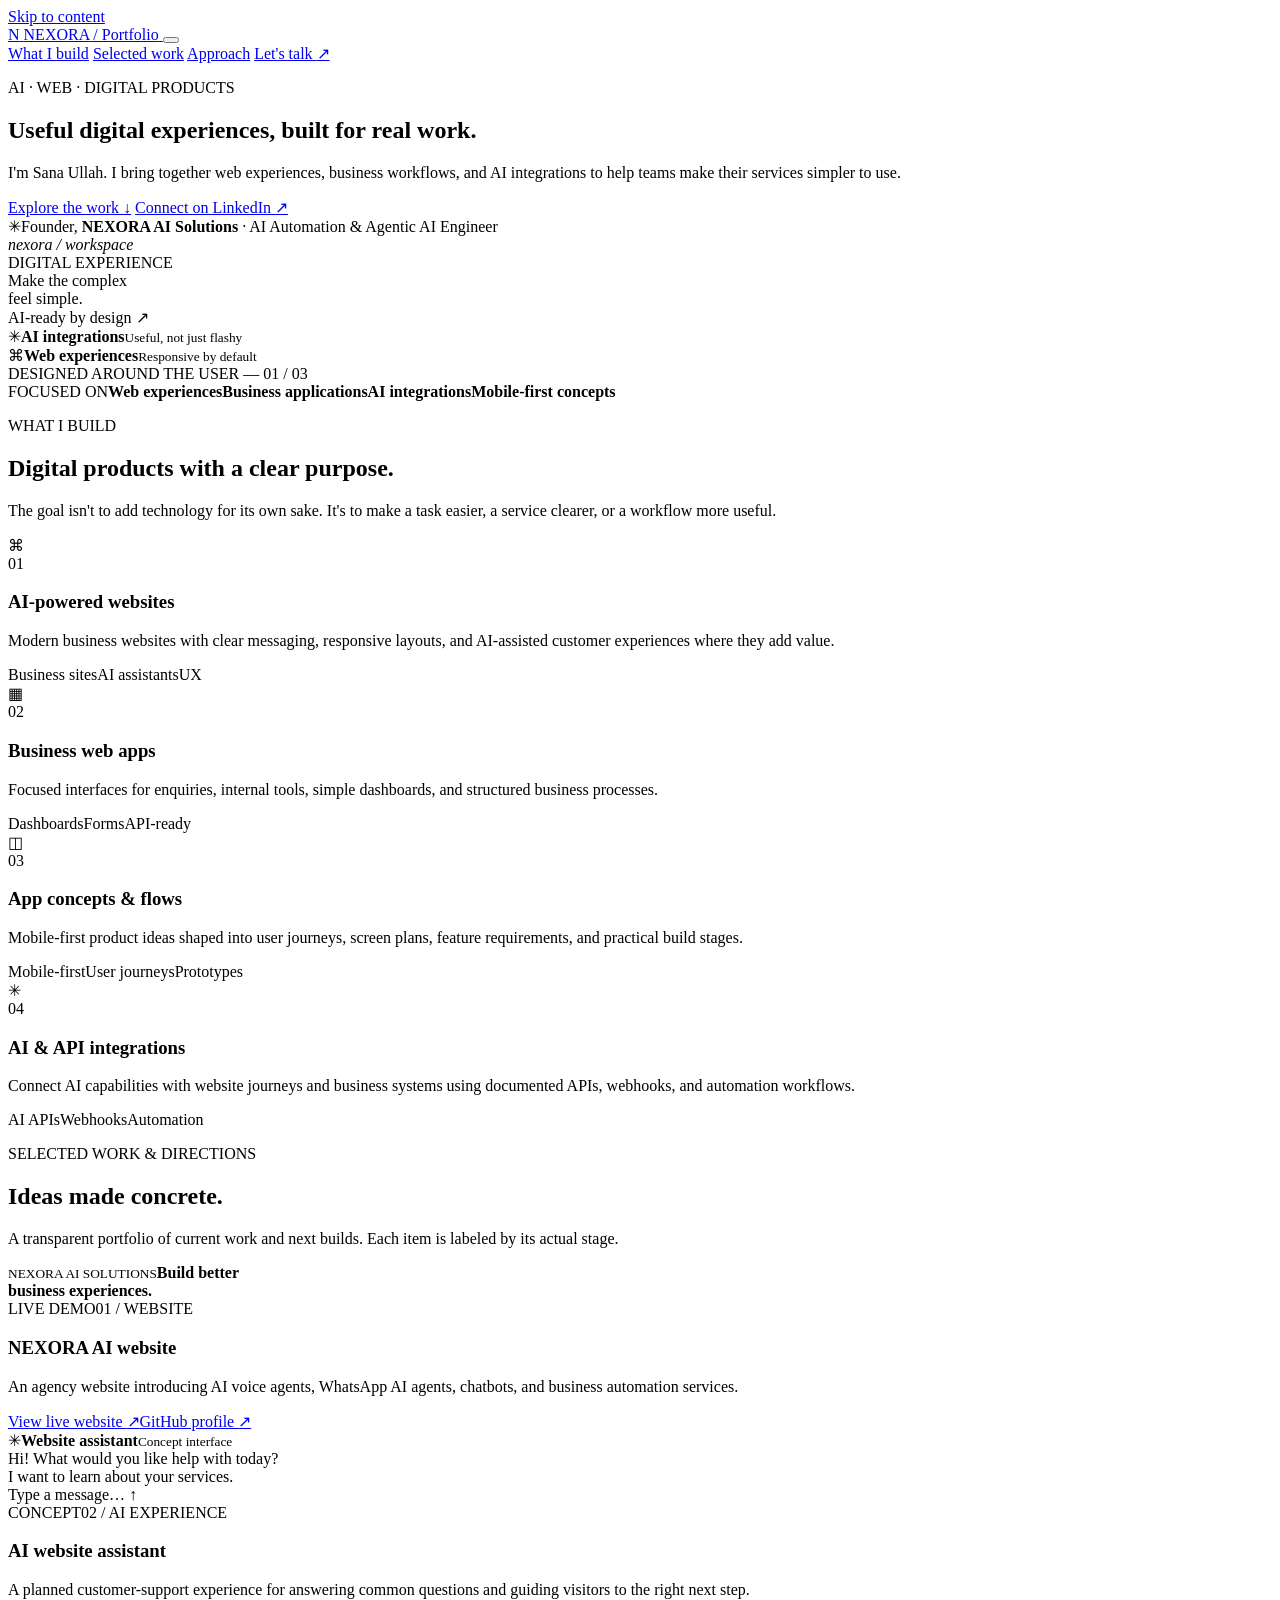
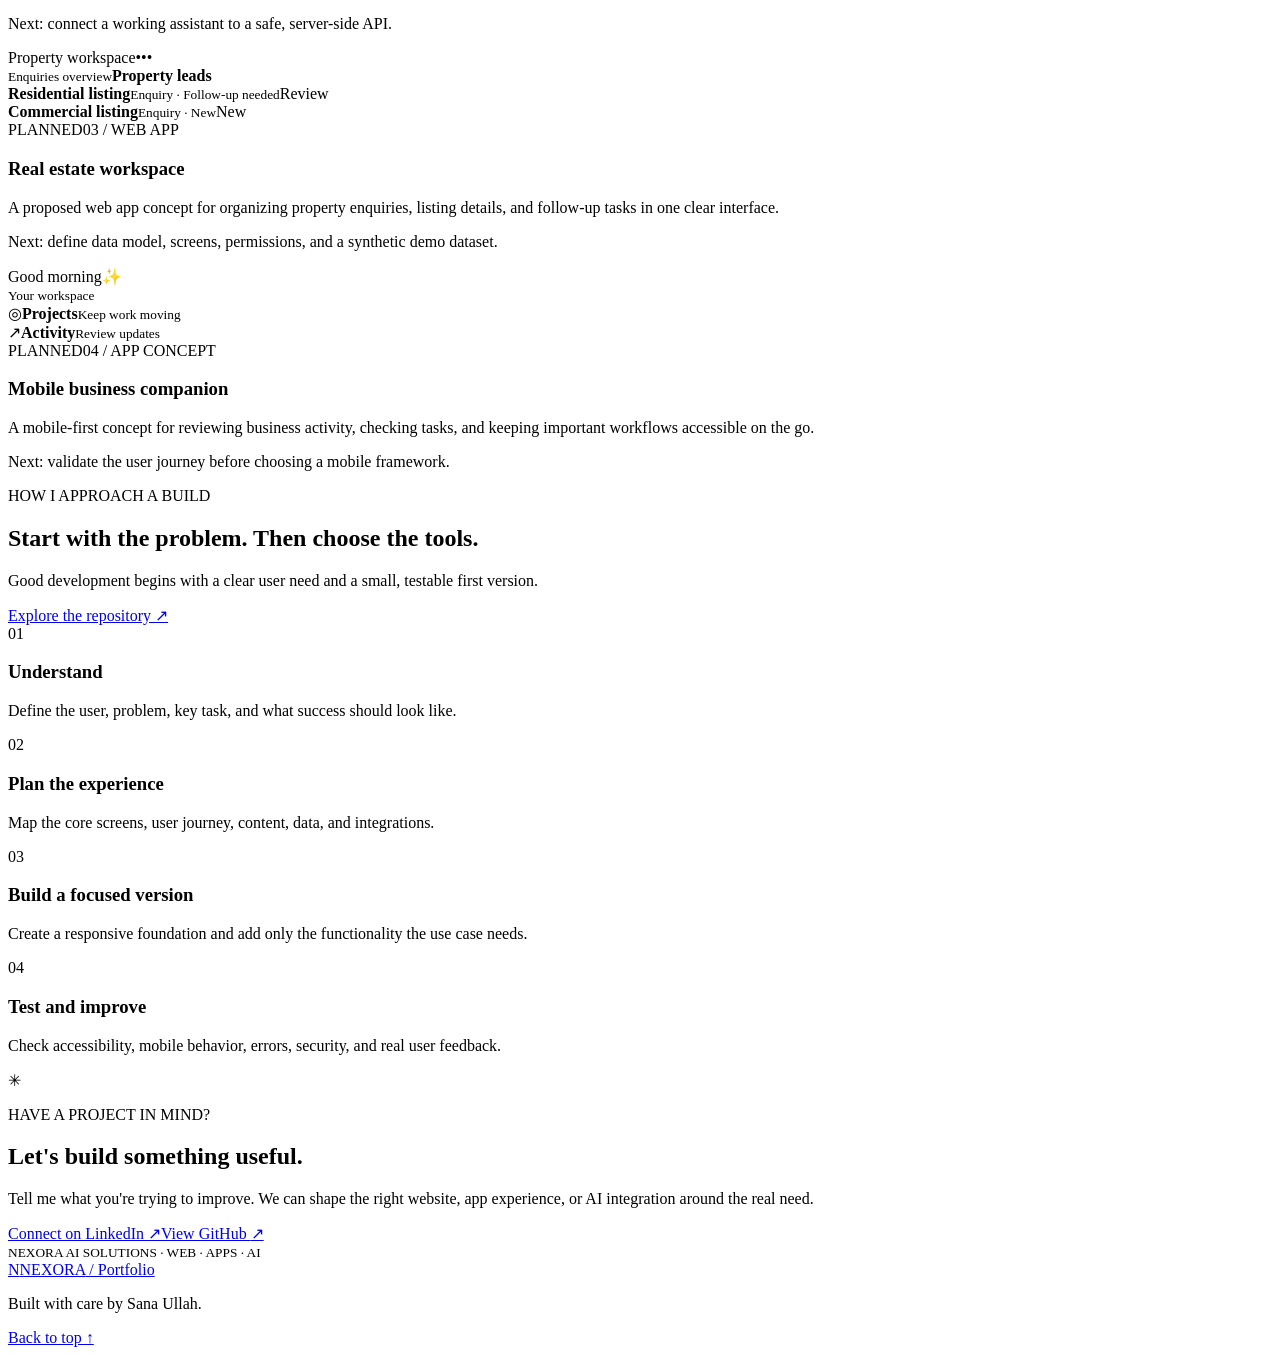
==== index.html @ 7914bb85 "Build responsive portfolio landing page" ====
<!doctype html>
<html lang="en">
<head>
  <meta charset="utf-8">
  <meta name="viewport" content="width=device-width, initial-scale=1">
  <meta name="theme-color" content="#f7f8fc">
  <meta name="description" content="Sana Ullah — AI-powered web experiences, business applications, app concepts, and practical AI integrations through NEXORA AI Solutions.">
  <meta property="og:title" content="Sana Ullah | AI Web & App Development">
  <meta property="og:description" content="Web experiences, business apps, and practical AI integrations.">
  <meta property="og:type" content="website">
  <title>Sana Ullah | AI Web & App Development</title>
  <link rel="icon" href="assets/favicon.svg" type="image/svg+xml">
  <link rel="preconnect" href="https://fonts.googleapis.com">
  <link rel="preconnect" href="https://fonts.gstatic.com" crossorigin>
  <link href="https://fonts.googleapis.com/css2?family=DM+Sans:wght@400;500;600;700&family=Manrope:wght@400;500;600;700;800&display=swap" rel="stylesheet">
  <link rel="stylesheet" href="styles.css">
  <script src="script.js" defer></script>
</head>
<body>
  <a class="skip-link" href="#main">Skip to content</a>
  <header class="site-header">
    <div class="container nav-wrap">
      <a class="brand" href="#top" aria-label="Sana Ullah home">
        <span class="brand-mark">N</span>
        <span>NEXORA<span class="brand-muted"> / Portfolio</span></span>
      </a>
      <button class="menu-toggle" aria-expanded="false" aria-controls="primary-nav" aria-label="Open navigation">
        <span></span><span></span>
      </button>
      <nav id="primary-nav" class="nav-links" aria-label="Main navigation">
        <a href="#services">What I build</a>
        <a href="#work">Selected work</a>
        <a href="#approach">Approach</a>
        <a class="nav-cta" href="#contact">Let's talk <span aria-hidden="true">↗</span></a>
      </nav>
    </div>
  </header>

  <main id="main">
    <section class="hero section" id="top">
      <div class="container hero-grid">
        <div class="hero-copy">
          <p class="eyebrow"><span class="eyebrow-dot"></span> AI · WEB · DIGITAL PRODUCTS</p>
          <h1>Useful digital experiences, <span class="gradient-text">built for real work.</span></h1>
          <p class="hero-lead">I'm Sana Ullah. I bring together web experiences, business workflows, and AI integrations to help teams make their services simpler to use.</p>
          <div class="hero-actions">
            <a class="button button-primary" href="#work">Explore the work <span aria-hidden="true">↓</span></a>
            <a class="button button-secondary" href="https://www.linkedin.com/in/sana-ullah-4447a0427/" target="_blank" rel="noreferrer">Connect on LinkedIn <span aria-hidden="true">↗</span></a>
          </div>
          <div class="hero-note"><span class="note-icon" aria-hidden="true">✳</span><span>Founder, <strong>NEXORA AI Solutions</strong> · AI Automation & Agentic AI Engineer</span></div>
        </div>
        <div class="hero-visual" aria-label="Abstract interface illustration">
          <div class="visual-glow"></div>
          <div class="orbit orbit-one"></div><div class="orbit orbit-two"></div>
          <div class="interface-card card-main">
            <div class="window-bar"><span></span><span></span><span></span><i>nexora / workspace</i></div>
            <div class="interface-content">
              <div class="interface-kicker">DIGITAL EXPERIENCE</div>
              <div class="interface-title">Make the complex<br><span>feel simple.</span></div>
              <div class="interface-lines"><b></b><b></b><b></b></div>
              <div class="interface-bottom"><span class="status-dot"></span> AI-ready by design <span class="mini-arrow">↗</span></div>
            </div>
          </div>
          <div class="floating-chip chip-ai"><span class="chip-symbol">✳</span><span><strong>AI integrations</strong><small>Useful, not just flashy</small></span></div>
          <div class="floating-chip chip-web"><span class="chip-symbol chip-symbol-blue">⌘</span><span><strong>Web experiences</strong><small>Responsive by default</small></span></div>
          <div class="visual-label">DESIGNED AROUND THE USER <span>— 01 / 03</span></div>
        </div>
      </div>
    </section>

    <section class="trust-strip" aria-label="Areas of focus">
      <div class="container trust-inner">
        <span>FOCUSED ON</span><b>Web experiences</b><i></i><b>Business applications</b><i></i><b>AI integrations</b><i></i><b>Mobile-first concepts</b>
      </div>
    </section>

    <section class="section services-section" id="services">
      <div class="container">
        <div class="section-heading">
          <p class="eyebrow">WHAT I BUILD</p>
          <h2>Digital products with <span class="gradient-text">a clear purpose.</span></h2>
          <p class="section-lead">The goal isn't to add technology for its own sake. It's to make a task easier, a service clearer, or a workflow more useful.</p>
        </div>
        <div class="service-grid">
          <article class="service-card">
            <div class="service-icon icon-violet" aria-hidden="true">⌘</div><span class="card-number">01</span>
            <h3>AI-powered websites</h3>
            <p>Modern business websites with clear messaging, responsive layouts, and AI-assisted customer experiences where they add value.</p>
            <div class="tag-row"><span>Business sites</span><span>AI assistants</span><span>UX</span></div>
          </article>
          <article class="service-card">
            <div class="service-icon icon-blue" aria-hidden="true">▦</div><span class="card-number">02</span>
            <h3>Business web apps</h3>
            <p>Focused interfaces for enquiries, internal tools, simple dashboards, and structured business processes.</p>
            <div class="tag-row"><span>Dashboards</span><span>Forms</span><span>API-ready</span></div>
          </article>
          <article class="service-card">
            <div class="service-icon icon-orange" aria-hidden="true">◫</div><span class="card-number">03</span>
            <h3>App concepts & flows</h3>
            <p>Mobile-first product ideas shaped into user journeys, screen plans, feature requirements, and practical build stages.</p>
            <div class="tag-row"><span>Mobile-first</span><span>User journeys</span><span>Prototypes</span></div>
          </article>
          <article class="service-card">
            <div class="service-icon icon-green" aria-hidden="true">✳</div><span class="card-number">04</span>
            <h3>AI & API integrations</h3>
            <p>Connect AI capabilities with website journeys and business systems using documented APIs, webhooks, and automation workflows.</p>
            <div class="tag-row"><span>AI APIs</span><span>Webhooks</span><span>Automation</span></div>
          </article>
        </div>
      </div>
    </section>

    <section class="section work-section" id="work">
      <div class="container">
        <div class="section-heading heading-row">
          <div><p class="eyebrow">SELECTED WORK & DIRECTIONS</p><h2>Ideas made <span class="gradient-text">concrete.</span></h2></div>
          <p class="section-lead">A transparent portfolio of current work and next builds. Each item is labeled by its actual stage.</p>
        </div>
        <div class="project-list">
          <article class="project-card project-featured">
            <div class="project-art art-agency"><div class="art-browser"><div class="art-browser-top"><span></span><span></span><span></span></div><div class="art-content"><small>NEXORA AI SOLUTIONS</small><b>Build better<br>business experiences.</b><span class="art-button"></span><div class="art-orb"></div></div></div></div>
            <div class="project-info"><div class="project-meta"><span class="status status-live">LIVE DEMO</span><span>01 / WEBSITE</span></div><h3>NEXORA AI website</h3><p>An agency website introducing AI voice agents, WhatsApp AI agents, chatbots, and business automation services.</p><div class="project-links"><a href="https://sananexoraai.lovable.app/" target="_blank" rel="noreferrer">View live website <span aria-hidden="true">↗</span></a><a href="https://github.com/AIwithsanaullah" target="_blank" rel="noreferrer">GitHub profile <span aria-hidden="true">↗</span></a></div></div>
          </article>
          <article class="project-card">
            <div class="project-art art-assistant"><div class="assistant-window"><div class="assistant-head"><span class="assistant-avatar">✳</span><span><b>Website assistant</b><small>Concept interface</small></span><span class="online-dot"></span></div><div class="chat-bubble">Hi! What would you like help with today?</div><div class="chat-bubble user-bubble">I want to learn about your services.</div><div class="chat-input">Type a message… <span>↑</span></div></div></div>
            <div class="project-info"><div class="project-meta"><span class="status status-concept">CONCEPT</span><span>02 / AI EXPERIENCE</span></div><h3>AI website assistant</h3><p>A planned customer-support experience for answering common questions and guiding visitors to the right next step.</p><p class="project-footnote">Next: connect a working assistant to a safe, server-side API.</p></div>
          </article>
          <article class="project-card">
            <div class="project-art art-property"><div class="property-ui"><div class="property-top"><span>Property workspace</span><span class="property-menu">•••</span></div><div class="property-metric"><small>Enquiries overview</small><b>Property leads</b></div><div class="property-row"><span class="property-square"></span><span><b>Residential listing</b><small>Enquiry · Follow-up needed</small></span><span class="property-pill">Review</span></div><div class="property-row"><span class="property-square square-two"></span><span><b>Commercial listing</b><small>Enquiry · New</small></span><span class="property-pill pill-blue">New</span></div></div></div>
            <div class="project-info"><div class="project-meta"><span class="status status-planned">PLANNED</span><span>03 / WEB APP</span></div><h3>Real estate workspace</h3><p>A proposed web app concept for organizing property enquiries, listing details, and follow-up tasks in one clear interface.</p><p class="project-footnote">Next: define data model, screens, permissions, and a synthetic demo dataset.</p></div>
          </article>
          <article class="project-card">
            <div class="project-art art-mobile"><div class="phone-frame"><div class="phone-camera"></div><div class="phone-screen"><div class="phone-greeting">Good morning<span>✨</span></div><small>Your workspace</small><div class="phone-tile tile-purple"><span>◎</span><b>Projects</b><small>Keep work moving</small></div><div class="phone-tile tile-blue"><span>↗</span><b>Activity</b><small>Review updates</small></div><div class="phone-nav"><i></i><i></i><i></i><i></i></div></div></div></div>
            <div class="project-info"><div class="project-meta"><span class="status status-planned">PLANNED</span><span>04 / APP CONCEPT</span></div><h3>Mobile business companion</h3><p>A mobile-first concept for reviewing business activity, checking tasks, and keeping important workflows accessible on the go.</p><p class="project-footnote">Next: validate the user journey before choosing a mobile framework.</p></div>
          </article>
        </div>
      </div>
    </section>

    <section class="section approach-section" id="approach">
      <div class="container approach-grid">
        <div class="approach-copy"><p class="eyebrow">HOW I APPROACH A BUILD</p><h2>Start with the problem. <span class="gradient-text">Then choose the tools.</span></h2><p class="section-lead">Good development begins with a clear user need and a small, testable first version.</p><a class="text-link" href="https://github.com/AIwithsanaullah/ai-web-and-app-development" target="_blank" rel="noreferrer">Explore the repository <span aria-hidden="true">↗</span></a></div>
        <div class="steps">
          <div class="step"><span class="step-no">01</span><div><h3>Understand</h3><p>Define the user, problem, key task, and what success should look like.</p></div></div>
          <div class="step"><span class="step-no">02</span><div><h3>Plan the experience</h3><p>Map the core screens, user journey, content, data, and integrations.</p></div></div>
          <div class="step"><span class="step-no">03</span><div><h3>Build a focused version</h3><p>Create a responsive foundation and add only the functionality the use case needs.</p></div></div>
          <div class="step"><span class="step-no">04</span><div><h3>Test and improve</h3><p>Check accessibility, mobile behavior, errors, security, and real user feedback.</p></div></div>
        </div>
      </div>
    </section>

    <section class="contact-section" id="contact">
      <div class="container contact-panel"><div class="contact-spark" aria-hidden="true">✳</div><p class="eyebrow">HAVE A PROJECT IN MIND?</p><h2>Let's build something <span>useful.</span></h2><p>Tell me what you're trying to improve. We can shape the right website, app experience, or AI integration around the real need.</p><div class="contact-actions"><a class="button button-light" href="https://www.linkedin.com/in/sana-ullah-4447a0427/" target="_blank" rel="noreferrer">Connect on LinkedIn <span aria-hidden="true">↗</span></a><a class="button button-outline-light" href="https://github.com/AIwithsanaullah" target="_blank" rel="noreferrer">View GitHub <span aria-hidden="true">↗</span></a></div><small class="contact-brand">NEXORA AI SOLUTIONS · WEB · APPS · AI</small></div>
    </section>
  </main>

  <footer class="site-footer"><div class="container footer-inner"><a class="brand" href="#top"><span class="brand-mark">N</span><span>NEXORA<span class="brand-muted"> / Portfolio</span></span></a><p>Built with care by Sana Ullah.</p><a href="#top">Back to top ↑</a></div></footer>
</body>
</html>
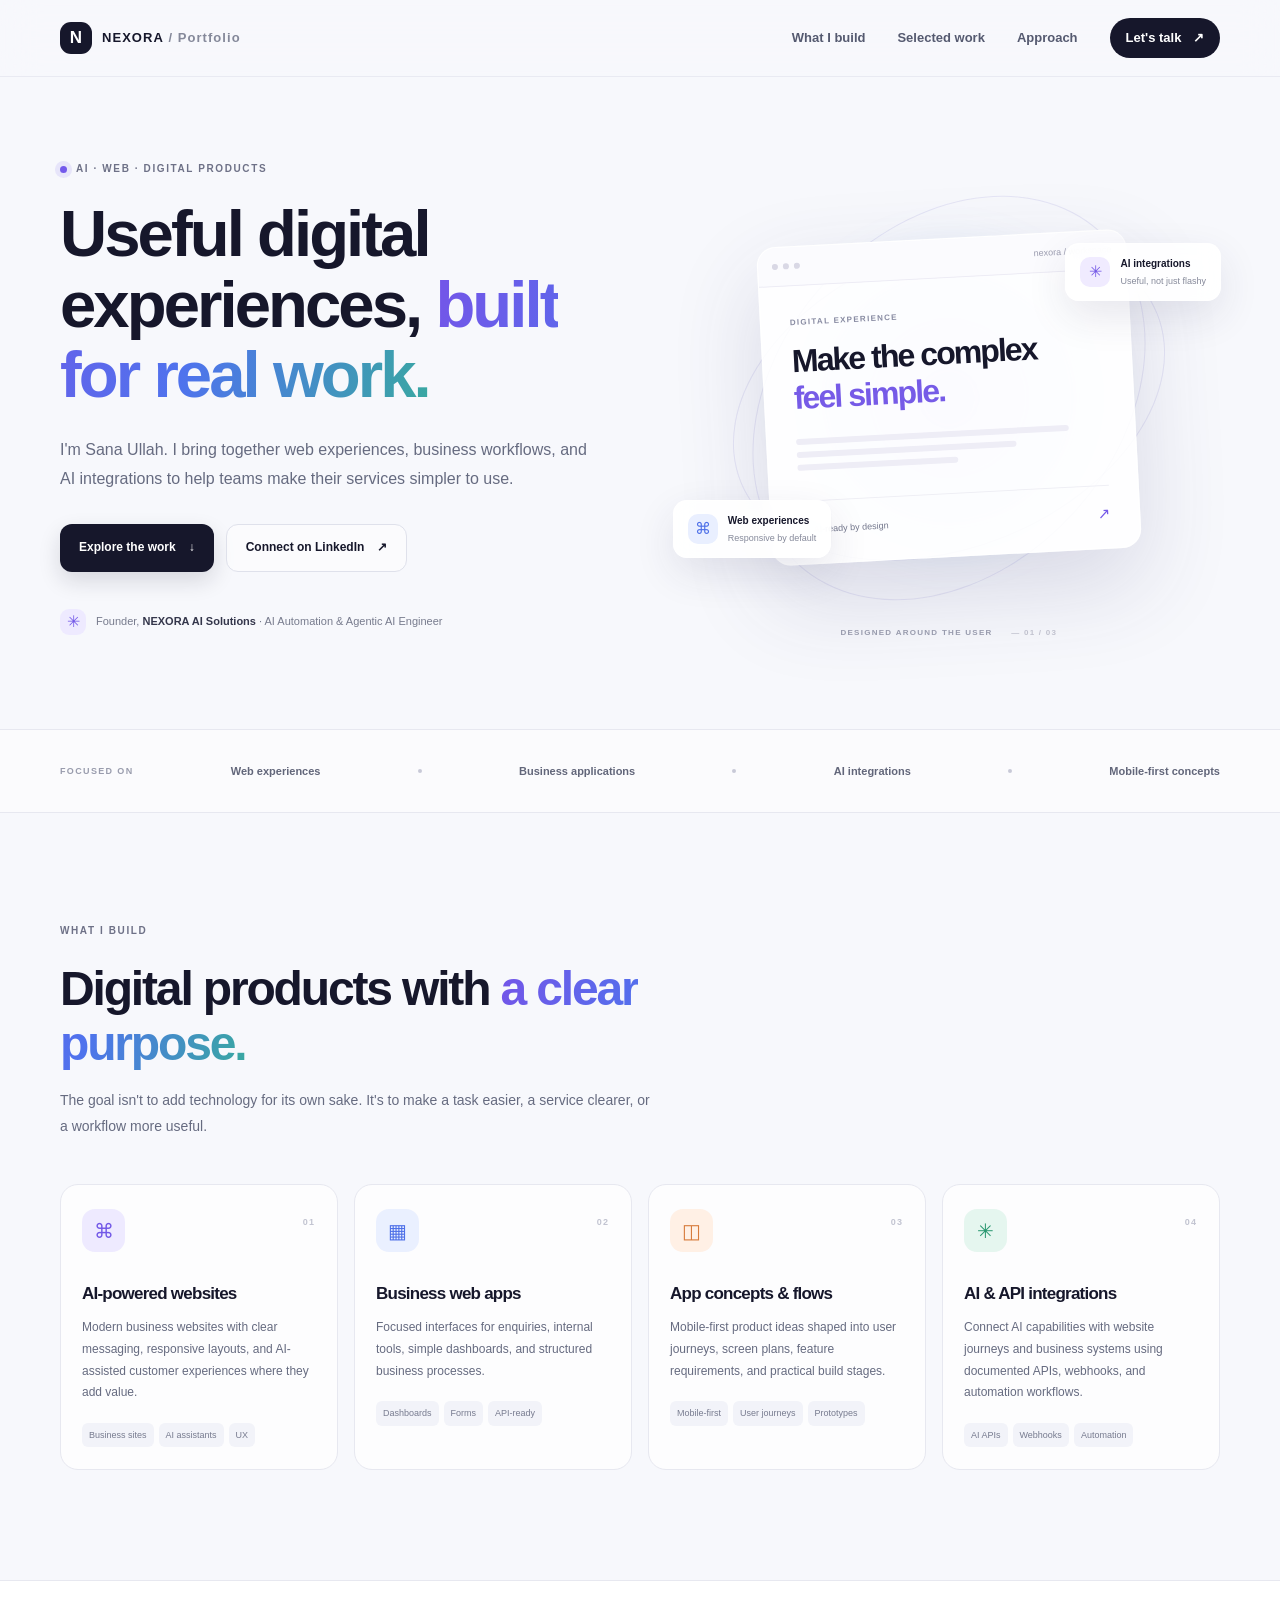
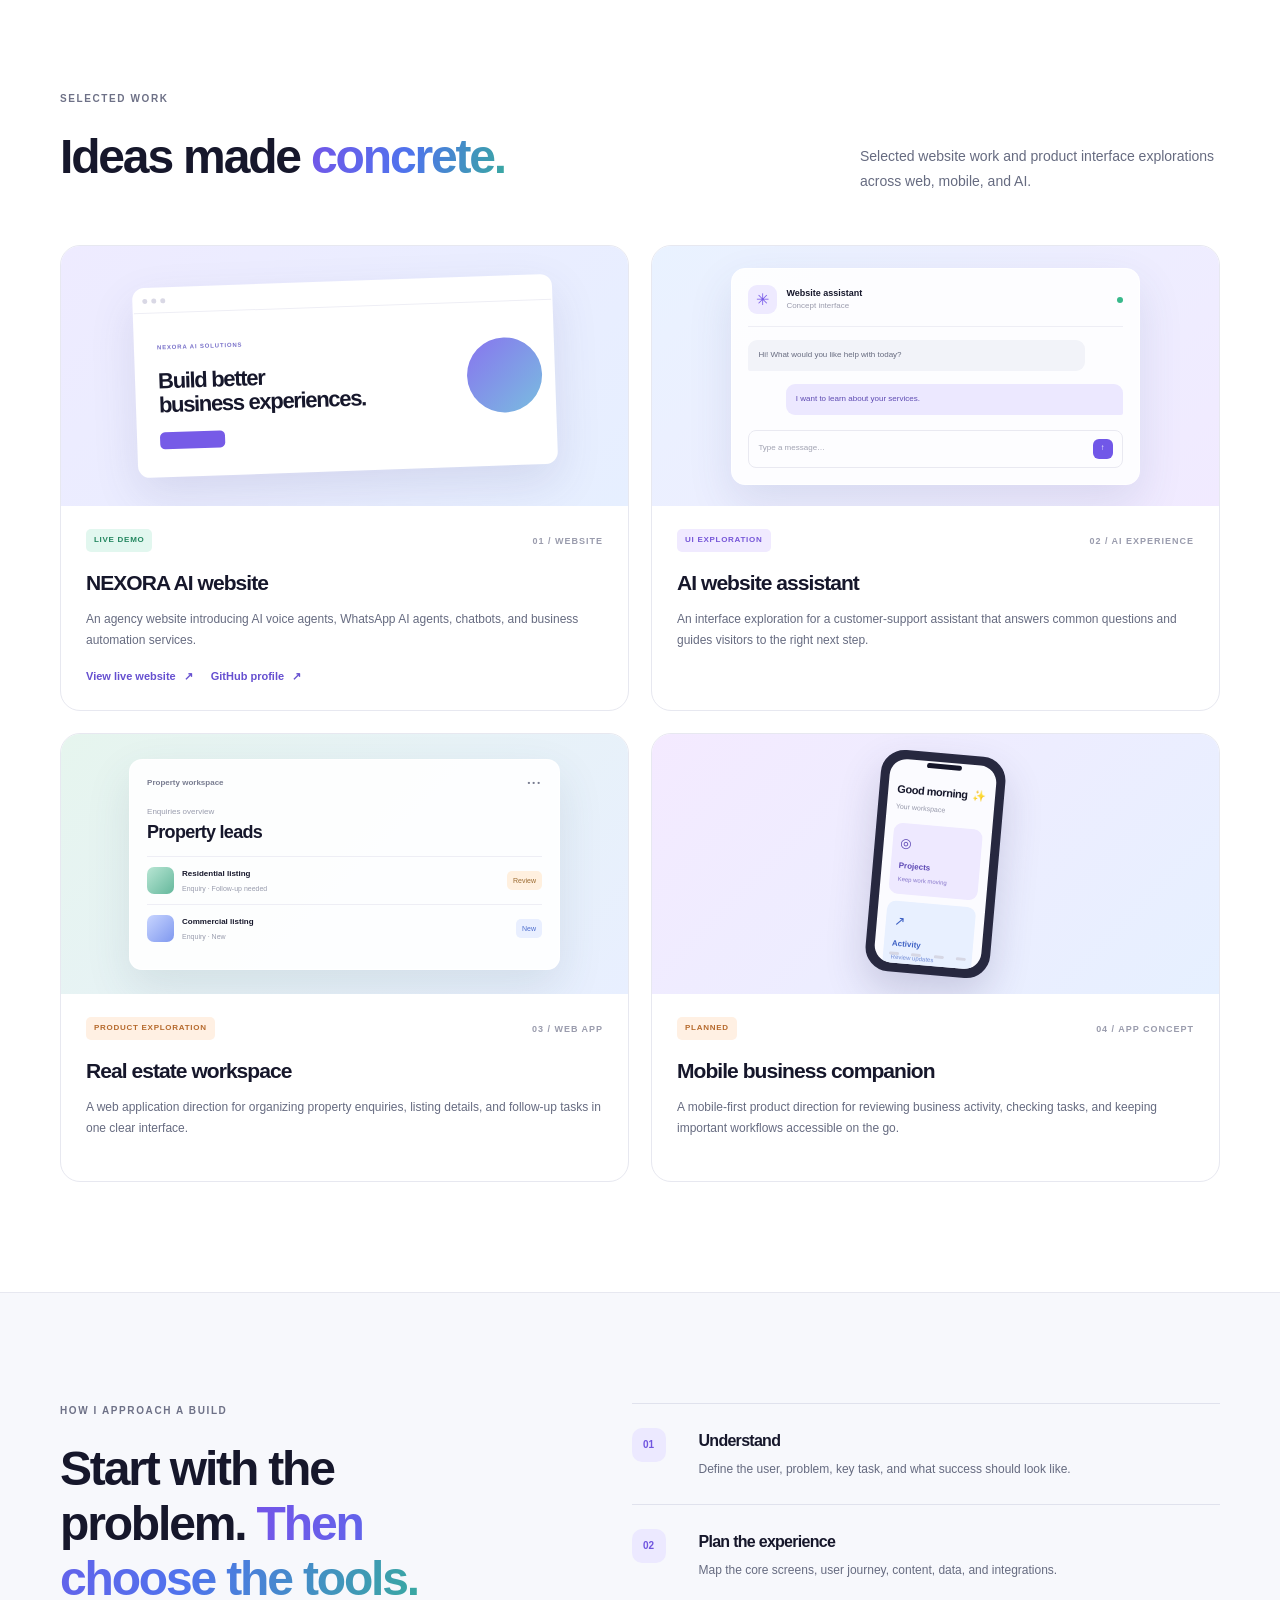
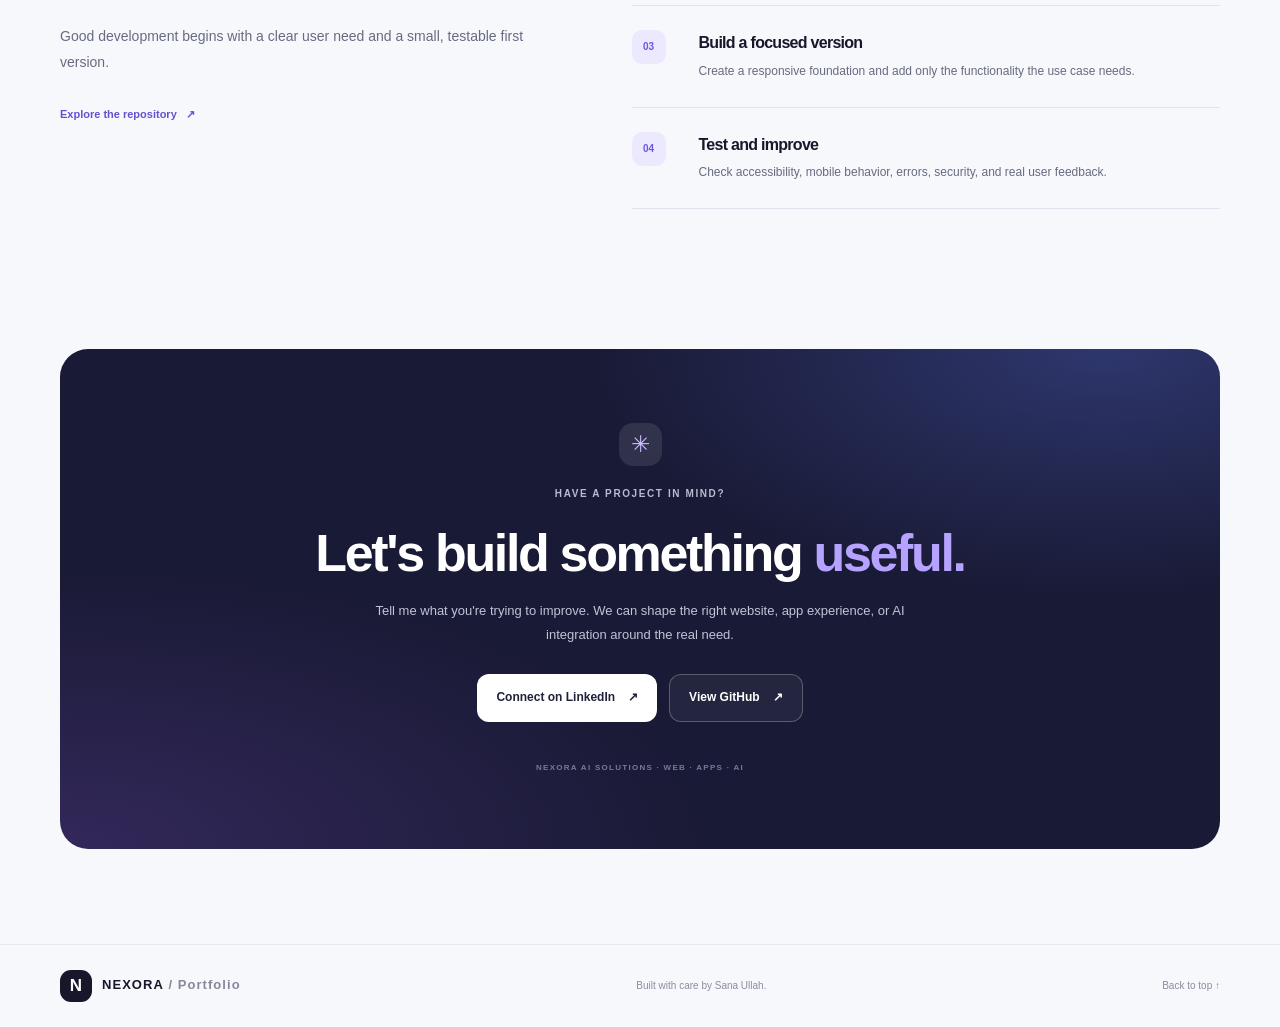
==== commit c9cfd308: "Polish portfolio copy and remove internal status commentary" ====
--- a/index.html
+++ b/index.html
@@ -113,8 +113,8 @@
     <section class="section work-section" id="work">
       <div class="container">
         <div class="section-heading heading-row">
-          <div><p class="eyebrow">SELECTED WORK & DIRECTIONS</p><h2>Ideas made <span class="gradient-text">concrete.</span></h2></div>
-          <p class="section-lead">A transparent portfolio of current work and next builds. Each item is labeled by its actual stage.</p>
+          <div><p class="eyebrow">SELECTED WORK</p><h2>Ideas made <span class="gradient-text">concrete.</span></h2></div>
+          <p class="section-lead">Selected website work and product interface explorations across web, mobile, and AI.</p>
         </div>
         <div class="project-list">
           <article class="project-card project-featured">
@@ -123,15 +123,15 @@
           </article>
           <article class="project-card">
             <div class="project-art art-assistant"><div class="assistant-window"><div class="assistant-head"><span class="assistant-avatar">✳</span><span><b>Website assistant</b><small>Concept interface</small></span><span class="online-dot"></span></div><div class="chat-bubble">Hi! What would you like help with today?</div><div class="chat-bubble user-bubble">I want to learn about your services.</div><div class="chat-input">Type a message… <span>↑</span></div></div></div>
-            <div class="project-info"><div class="project-meta"><span class="status status-concept">CONCEPT</span><span>02 / AI EXPERIENCE</span></div><h3>AI website assistant</h3><p>A planned customer-support experience for answering common questions and guiding visitors to the right next step.</p><p class="project-footnote">Next: connect a working assistant to a safe, server-side API.</p></div>
+            <div class="project-info"><div class="project-meta"><span class="status status-concept">UI EXPLORATION</span><span>02 / AI EXPERIENCE</span></div><h3>AI website assistant</h3><p>An interface exploration for a customer-support assistant that answers common questions and guides visitors to the right next step.</p></div>
           </article>
           <article class="project-card">
             <div class="project-art art-property"><div class="property-ui"><div class="property-top"><span>Property workspace</span><span class="property-menu">•••</span></div><div class="property-metric"><small>Enquiries overview</small><b>Property leads</b></div><div class="property-row"><span class="property-square"></span><span><b>Residential listing</b><small>Enquiry · Follow-up needed</small></span><span class="property-pill">Review</span></div><div class="property-row"><span class="property-square square-two"></span><span><b>Commercial listing</b><small>Enquiry · New</small></span><span class="property-pill pill-blue">New</span></div></div></div>
-            <div class="project-info"><div class="project-meta"><span class="status status-planned">PLANNED</span><span>03 / WEB APP</span></div><h3>Real estate workspace</h3><p>A proposed web app concept for organizing property enquiries, listing details, and follow-up tasks in one clear interface.</p><p class="project-footnote">Next: define data model, screens, permissions, and a synthetic demo dataset.</p></div>
+            <div class="project-info"><div class="project-meta"><span class="status status-planned">PRODUCT EXPLORATION</span><span>03 / WEB APP</span></div><h3>Real estate workspace</h3><p>A web application direction for organizing property enquiries, listing details, and follow-up tasks in one clear interface.</p></div>
           </article>
           <article class="project-card">
             <div class="project-art art-mobile"><div class="phone-frame"><div class="phone-camera"></div><div class="phone-screen"><div class="phone-greeting">Good morning<span>✨</span></div><small>Your workspace</small><div class="phone-tile tile-purple"><span>◎</span><b>Projects</b><small>Keep work moving</small></div><div class="phone-tile tile-blue"><span>↗</span><b>Activity</b><small>Review updates</small></div><div class="phone-nav"><i></i><i></i><i></i><i></i></div></div></div></div>
-            <div class="project-info"><div class="project-meta"><span class="status status-planned">PLANNED</span><span>04 / APP CONCEPT</span></div><h3>Mobile business companion</h3><p>A mobile-first concept for reviewing business activity, checking tasks, and keeping important workflows accessible on the go.</p><p class="project-footnote">Next: validate the user journey before choosing a mobile framework.</p></div>
+            <div class="project-info"><div class="project-meta"><span class="status status-planned">PLANNED</span><span>04 / APP CONCEPT</span></div><h3>Mobile business companion</h3><p>A mobile-first product direction for reviewing business activity, checking tasks, and keeping important workflows accessible on the go.</p></div>
           </article>
         </div>
       </div>
--- a/styles.css
+++ b/styles.css
@@ -0,0 +1 @@
+:root{--ink:#16172b;--muted:#666b80;--paper:#f7f8fc;--white:#fff;--line:#e7e8f0;--violet:#7157e8;--blue:#4f73ed;--green:#2d9d78;--orange:#d77c3c;--radius:22px;--shadow:0 24px 70px rgba(30,32,70,.10)}*{box-sizing:border-box}html{scroll-behavior:smooth;scroll-padding-top:90px}body{margin:0;background:var(--paper);color:var(--ink);font-family:"DM Sans",sans-serif;line-height:1.6;-webkit-font-smoothing:antialiased}a{color:inherit;text-decoration:none}button,a{-webkit-tap-highlight-color:transparent}a:focus-visible,button:focus-visible{outline:3px solid #927fff;outline-offset:4px}.container{width:min(1160px,calc(100% - 48px));margin-inline:auto}.section{padding:110px 0}.site-header{position:sticky;top:0;z-index:20;background:rgba(247,248,252,.88);backdrop-filter:blur(18px);border-bottom:1px solid rgba(231,232,240,.8)}.nav-wrap{height:76px;display:flex;align-items:center;justify-content:space-between}.brand{display:inline-flex;align-items:center;gap:10px;font-family:Manrope,sans-serif;font-size:13px;font-weight:800;letter-spacing:.08em}.brand-mark{display:grid;place-items:center;width:32px;height:32px;border-radius:11px;background:var(--ink);color:#fff;font-size:17px;letter-spacing:0}.brand-muted{color:#85899a;font-weight:600}.nav-links{display:flex;align-items:center;gap:32px;font-size:13px;font-weight:600;color:#555a70}.nav-links a:hover,.text-link:hover,.project-links a:hover{color:var(--violet)}.nav-links .nav-cta{padding:10px 16px;border-radius:100px;background:var(--ink);color:#fff}.nav-cta span{margin-left:8px}.menu-toggle{display:none}.hero{padding-top:76px;padding-bottom:86px;overflow:hidden}.hero-grid{display:grid;grid-template-columns:1.03fr .97fr;gap:42px;align-items:center}.eyebrow{display:flex;align-items:center;gap:9px;color:#6e7187;font-size:10px;font-weight:800;letter-spacing:.16em;margin:0 0 22px}.eyebrow-dot{width:7px;height:7px;border-radius:50%;background:#7359eb;box-shadow:0 0 0 5px rgba(115,89,235,.12)}h1,h2,h3,p{margin-top:0}h1,h2,h3{font-family:Manrope,sans-serif;letter-spacing:-.045em}h1{max-width:650px;font-size:clamp(42px,5.1vw,68px);line-height:1.08;margin-bottom:24px;font-weight:800}.gradient-text{background:linear-gradient(105deg,#7455e8 0%,#4f73ed 50%,#39a8a1 100%);-webkit-background-clip:text;background-clip:text;color:transparent}.hero-lead{max-width:530px;color:var(--muted);font-size:16px;line-height:1.85;margin-bottom:30px}.hero-actions,.contact-actions{display:flex;flex-wrap:wrap;gap:12px}.button{display:inline-flex;align-items:center;justify-content:center;gap:13px;min-height:48px;padding:0 19px;border-radius:12px;font-size:12px;font-weight:700;transition:transform .2s,box-shadow .2s}.button:hover{transform:translateY(-2px)}.button-primary{background:var(--ink);color:#fff;box-shadow:0 9px 22px rgba(22,23,43,.14)}.button-secondary{border:1px solid #dfe1eb;background:rgba(255,255,255,.5)}.hero-note{display:flex;align-items:center;gap:10px;margin-top:37px;font-size:11px;color:#777b8d}.note-icon{display:grid;place-items:center;width:26px;height:26px;border-radius:9px;background:#eeeaff;color:#7359e8;font-size:16px}.hero-note strong{color:#34364b}.hero-visual{min-height:490px;position:relative;display:grid;place-items:center;isolation:isolate}.visual-glow{position:absolute;z-index:-2;width:360px;height:360px;background:radial-gradient(circle,rgba(129,111,244,.2),rgba(95,164,227,.09) 48%,transparent 72%);filter:blur(12px)}.orbit{position:absolute;z-index:-1;border:1px solid rgba(119,112,203,.15);border-radius:50%;transform:rotate(-22deg)}.orbit-one{width:450px;height:300px}.orbit-two{width:340px;height:450px;transform:rotate(42deg)}.interface-card{width:min(370px,85%);border:1px solid rgba(255,255,255,.9);border-radius:19px;background:rgba(255,255,255,.87);box-shadow:0 35px 90px rgba(53,57,112,.16);overflow:hidden;transform:rotate(-3deg)}.window-bar{height:39px;background:#fbfbfe;border-bottom:1px solid #edecf5;display:flex;align-items:center;gap:5px;padding:0 14px}.window-bar>span,.art-browser-top span{width:6px;height:6px;border-radius:50%;background:#d9d8e5}.window-bar i{font-style:normal;font-size:9px;color:#9b9caf;margin-left:auto}.interface-content{padding:31px 29px 22px}.interface-kicker{font-size:8px;font-weight:800;letter-spacing:.16em;color:#888ba2}.interface-title{font:800 32px/1.16 Manrope,sans-serif;letter-spacing:-.06em;margin:13px 0 22px}.interface-title span{color:#765be7}.interface-lines{display:grid;gap:7px}.interface-lines b{height:6px;width:88%;border-radius:10px;background:#eeedf6}.interface-lines b:nth-child(2){width:71%}.interface-lines b:nth-child(3){width:52%}.interface-bottom{display:flex;align-items:center;gap:7px;margin-top:30px;padding-top:16px;border-top:1px solid #efeff5;font-size:9px;color:#74788d}.status-dot,.online-dot{width:6px;height:6px;border-radius:50%;background:#38b98b}.mini-arrow{margin-left:auto;color:#7459e8;font-size:15px}.floating-chip{position:absolute;display:flex;align-items:center;gap:10px;padding:12px 14px;border:1px solid rgba(255,255,255,.95);border-radius:14px;background:rgba(255,255,255,.9);box-shadow:0 15px 40px rgba(43,46,91,.11);backdrop-filter:blur(10px)}.floating-chip strong,.floating-chip small{display:block}.floating-chip strong{font-size:10px}.floating-chip small{font-size:9px;color:#85899a;margin-top:2px}.chip-symbol{display:grid;place-items:center;width:30px;height:30px;border-radius:10px;background:#f0ebff;color:#7358e6}.chip-symbol-blue{background:#e9efff;color:#4e70e8}.chip-ai{top:90px;right:-1px}.chip-web{bottom:85px;left:-5px}.visual-label{position:absolute;bottom:3px;left:50%;transform:translateX(-50%);white-space:nowrap;color:#989bad;font-size:8px;font-weight:800;letter-spacing:.16em}.visual-label span{margin-left:15px;color:#c0c1ce}.trust-strip{border-block:1px solid var(--line);background:rgba(255,255,255,.55)}.trust-inner{min-height:82px;display:flex;align-items:center;justify-content:space-between;gap:18px}.trust-inner>span{font-size:9px;font-weight:800;letter-spacing:.15em;color:#999cad}.trust-inner b{font:700 11px Manrope,sans-serif;color:#62667a}.trust-inner i{width:4px;height:4px;border-radius:50%;background:#c8c9d7}.section-heading{max-width:680px;margin-bottom:44px}.section-heading h2,.approach-copy h2{font-size:clamp(32px,4vw,48px);line-height:1.15;margin-bottom:17px}.section-lead{max-width:590px;color:var(--muted);font-size:14px;line-height:1.85;margin-bottom:0}.service-grid{display:grid;grid-template-columns:repeat(4,1fr);gap:16px}.service-card{position:relative;min-height:280px;padding:24px 21px 22px;border:1px solid var(--line);border-radius:18px;background:rgba(255,255,255,.72);transition:transform .25s,box-shadow .25s,border-color .25s}.service-card:hover{transform:translateY(-5px);box-shadow:var(--shadow);border-color:#d7d3f5}.service-icon{display:grid;place-items:center;width:43px;height:43px;border-radius:13px;font-size:20px;margin-bottom:28px}.icon-violet{background:#eeeaff;color:#7258e7}.icon-blue{background:#eaf0ff;color:#4e70e8}.icon-orange{background:#fff0e5;color:#d77b3c}.icon-green{background:#e5f6ef;color:#26966e}.card-number{position:absolute;right:22px;top:30px;color:#c2c4d1;font-size:9px;font-weight:800;letter-spacing:.12em}.service-card h3{font-size:17px;margin-bottom:10px}.service-card p{font-size:12px;color:var(--muted);line-height:1.8;margin-bottom:19px}.tag-row{display:flex;flex-wrap:wrap;gap:5px}.tag-row span{font-size:9px;color:#777b8f;padding:5px 7px;background:#f2f3f9;border-radius:6px}.work-section{background:#fff;border-block:1px solid var(--line)}.heading-row{max-width:none;display:flex;align-items:end;justify-content:space-between;gap:40px}.heading-row .section-lead{max-width:360px;padding-bottom:6px}.project-list{display:grid;grid-template-columns:1fr 1fr;gap:22px}.project-card{border:1px solid var(--line);border-radius:20px;overflow:hidden;background:#fff}.project-art{height:260px;display:grid;place-items:center;overflow:hidden;position:relative}.art-agency{background:linear-gradient(135deg,#eeebff,#e6efff)}.art-browser{width:74%;height:190px;border:1px solid rgba(255,255,255,.9);border-radius:12px;background:#fff;box-shadow:0 18px 45px rgba(70,70,130,.13);overflow:hidden;transform:rotate(-2deg)}.art-browser-top{height:25px;border-bottom:1px solid #eeeef5;display:flex;gap:4px;align-items:center;padding:0 9px}.art-browser-top span{width:5px;height:5px}.art-content{position:relative;padding:18px 22px}.art-content small{font-size:6px;font-weight:800;letter-spacing:.14em;color:#7870c9}.art-content b{display:block;font:800 22px/1.1 Manrope,sans-serif;letter-spacing:-.06em;margin-top:12px;position:relative;z-index:1}.art-button{display:block;width:65px;height:17px;border-radius:5px;background:#765be7;margin-top:15px}.art-orb{position:absolute;right:12px;top:36px;width:75px;height:75px;border-radius:50%;background:linear-gradient(135deg,#7b65ed,#6ab6dc);opacity:.9}.project-info{padding:23px 25px 25px}.project-meta{display:flex;align-items:center;justify-content:space-between;gap:12px;font-size:9px;font-weight:800;letter-spacing:.11em;color:#9a9cad;margin-bottom:14px}.status{font-size:8px;letter-spacing:.09em;padding:5px 8px;border-radius:5px}.status-live{background:#e2f7ef;color:#23865f}.status-concept{background:#f0eaff;color:#7656d8}.status-planned{background:#fff0e3;color:#b66a2d}.project-info h3{font-size:21px;margin-bottom:9px}.project-info>p{font-size:12px;color:var(--muted);line-height:1.8;margin-bottom:16px}.project-links{display:flex;gap:18px;flex-wrap:wrap}.project-links a,.text-link{font-size:11px;font-weight:800;color:#6650d0}.project-links a span{margin-left:5px}.project-footnote{font-size:10px!important;color:#8c90a1!important;border-top:1px solid #f0f0f5;padding-top:12px;margin-bottom:0!important}.art-assistant{background:linear-gradient(135deg,#e9f2ff,#f1eaff)}.assistant-window{width:72%;padding:16px;background:rgba(255,255,255,.9);border:1px solid #fff;border-radius:14px;box-shadow:0 18px 45px rgba(60,73,130,.12)}.assistant-head{display:flex;align-items:center;gap:9px;padding-bottom:12px;border-bottom:1px solid #eeeef5}.assistant-avatar{display:grid;place-items:center;width:29px;height:29px;border-radius:9px;background:#eeeaff;color:#7558e8}.assistant-head b,.assistant-head small{display:block}.assistant-head b{font-size:9px}.assistant-head small{font-size:8px;color:#9b9cad}.assistant-head .online-dot{margin-left:auto}.chat-bubble{max-width:90%;padding:9px 10px;margin-top:13px;border-radius:9px 9px 9px 2px;background:#f2f3f9;color:#686c80;font-size:8px}.user-bubble{margin-left:auto;background:#ece8ff;color:#5e4bb2;border-radius:9px 9px 2px 9px}.chat-input{display:flex;justify-content:space-between;align-items:center;border:1px solid #e9e9f1;border-radius:8px;padding:8px 9px;margin-top:15px;color:#a0a2b1;font-size:8px}.chat-input span{display:grid;place-items:center;width:20px;height:20px;background:#7157e8;color:white;border-radius:6px}.art-property{background:linear-gradient(135deg,#e6f5ee,#e8efff)}.property-ui{width:76%;padding:17px;border:1px solid rgba(255,255,255,.9);border-radius:13px;background:rgba(255,255,255,.9);box-shadow:0 18px 45px rgba(57,94,106,.12)}.property-top{display:flex;justify-content:space-between;font-size:8px;font-weight:800;color:#777b8f}.property-menu{letter-spacing:2px}.property-metric{padding:17px 0 13px}.property-metric small,.property-metric b{display:block}.property-metric small{font-size:8px;color:#999cad}.property-metric b{font:800 18px Manrope,sans-serif;letter-spacing:-.04em;margin-top:3px}.property-row{display:flex;align-items:center;gap:8px;padding:10px 0;border-top:1px solid #eeeef5}.property-square{width:27px;height:27px;flex-shrink:0;border-radius:7px;background:linear-gradient(135deg,#b8e6d4,#65b89c)}.square-two{background:linear-gradient(135deg,#c8d5ff,#7f98ef)}.property-row>span:nth-child(2){flex:1}.property-row b,.property-row small{display:block}.property-row b{font-size:8px}.property-row small{font-size:7px;color:#999cad;margin-top:2px}.property-pill{font-size:7px;color:#9b6b32;background:#fff0df;padding:4px 6px;border-radius:5px}.pill-blue{background:#e9efff;color:#4f6fce}.art-mobile{background:linear-gradient(135deg,#f4eaff,#e6f0ff)}.phone-frame{width:125px;height:222px;padding:7px;border:2px solid #282941;border-radius:24px;background:#27283f;box-shadow:0 18px 40px rgba(61,54,103,.2);transform:rotate(5deg)}.phone-camera{position:absolute;top:9px;left:50%;transform:translateX(-50%);width:35px;height:5px;border-radius:8px;background:#15162a;z-index:1}.phone-screen{position:relative;height:100%;padding:24px 9px 8px;border-radius:17px;background:#fbfbff;overflow:hidden}.phone-greeting{display:flex;justify-content:space-between;font:800 11px Manrope,sans-serif;letter-spacing:-.04em}.phone-screen>small{display:block;font-size:7px;color:#9698aa;margin:5px 0 11px}.phone-tile{padding:10px 8px;margin-bottom:7px;border-radius:9px}.phone-tile>span{display:block;font-size:13px;margin-bottom:6px}.phone-tile b,.phone-tile small{display:block}.phone-tile b{font-size:8px}.phone-tile small{font-size:6px;opacity:.7;margin-top:2px}.tile-purple{background:#eee9ff;color:#5c47b4}.tile-blue{background:#e8f0ff;color:#3d60c4}.phone-nav{position:absolute;bottom:8px;left:15px;right:15px;display:flex;justify-content:space-between}.phone-nav i{width:10px;height:3px;border-radius:3px;background:#d6d7e4}.approach-section{background:#f7f8fc}.approach-grid{display:grid;grid-template-columns:.9fr 1.1fr;gap:90px;align-items:start}.approach-copy h2{max-width:450px}.approach-copy .section-lead{margin-bottom:25px}.text-link{display:inline-block}.text-link span{margin-left:6px}.steps{border-top:1px solid #e0e2ed}.step{display:grid;grid-template-columns:50px 1fr;gap:17px;padding:24px 0;border-bottom:1px solid #e0e2ed}.step-no{display:grid;place-items:center;width:34px;height:34px;border-radius:10px;background:#ece9ff;color:#7055df;font-size:10px;font-weight:800}.step h3{font-size:16px;margin-bottom:5px}.step p{font-size:12px;color:var(--muted);line-height:1.8;margin:0}.contact-section{padding:30px 0 95px}.contact-panel{position:relative;overflow:hidden;text-align:center;padding:74px 24px;border-radius:28px;background:radial-gradient(ellipse at 90% 0%,rgba(100,129,255,.28),transparent 35%),radial-gradient(ellipse at 0% 100%,rgba(157,97,241,.2),transparent 40%),#191a35;color:white}.contact-spark{display:grid;place-items:center;width:43px;height:43px;border-radius:14px;margin:0 auto 20px;background:rgba(255,255,255,.1);color:#c9baff;font-size:23px}.contact-panel .eyebrow{justify-content:center;color:#b8bad1}.contact-panel h2{font-size:clamp(34px,4.5vw,52px);line-height:1.13;margin-bottom:16px}.contact-panel h2 span{color:#b6a3ff}.contact-panel>p:not(.eyebrow){max-width:550px;margin:0 auto 26px;color:#c1c3d7;font-size:13px;line-height:1.9}.contact-actions{justify-content:center}.button-light{background:#fff;color:#20213a}.button-outline-light{border:1px solid rgba(255,255,255,.25);color:#fff;background:rgba(255,255,255,.05)}.contact-brand{display:block;margin-top:40px;color:#777a9a;font-size:8px;font-weight:800;letter-spacing:.16em}.site-footer{border-top:1px solid var(--line)}.footer-inner{min-height:82px;display:flex;align-items:center;justify-content:space-between;gap:20px}.footer-inner p,.footer-inner>a:last-child{font-size:10px;color:#898d9f;margin:0}.skip-link{position:absolute;left:12px;top:-50px;padding:10px 14px;background:#fff;border-radius:8px;z-index:100}.skip-link:focus{top:12px}@media(max-width:950px){.hero-grid{grid-template-columns:1fr 1fr;gap:12px}.hero-visual{min-height:420px}.service-grid{grid-template-columns:repeat(2,1fr)}.approach-grid{gap:45px}.trust-inner{justify-content:center;flex-wrap:wrap;padding:18px 0}.trust-inner>span{width:100%;text-align:center}.trust-inner i:last-of-type{display:none}}@media(max-width:700px){.container{width:min(100% - 34px,560px)}.section{padding:76px 0}.nav-wrap{height:66px}.menu-toggle{display:flex;flex-direction:column;gap:5px;align-items:center;justify-content:center;width:40px;height:40px;border:1px solid var(--line);border-radius:11px;background:#fff}.menu-toggle span{width:16px;height:2px;border-radius:2px;background:var(--ink)}.nav-links{display:none;position:absolute;top:65px;left:0;right:0;padding:18px 22px 22px;background:rgba(247,248,252,.98);border-bottom:1px solid var(--line);flex-direction:column;align-items:stretch;gap:18px}.nav-links.is-open{display:flex}.nav-links .nav-cta{text-align:center}.hero{padding-top:55px;padding-bottom:45px}.hero-grid{grid-template-columns:1fr}.hero-copy{max-width:580px}.hero-visual{min-height:390px;margin-top:6px}.interface-card{width:min(350px,80%)}.chip-ai{right:0;top:52px}.chip-web{left:0;bottom:56px}.orbit-one{width:340px;height:250px}.orbit-two{width:270px;height:380px}.visual-label{font-size:7px}.trust-inner{gap:12px 16px}.trust-inner b{font-size:10px}.trust-inner i{display:none}.section-heading{margin-bottom:30px}.heading-row{display:block}.heading-row .section-lead{margin-top:15px}.project-list{grid-template-columns:1fr;gap:17px}.project-art{height:240px}.project-info{padding:20px}.approach-grid{grid-template-columns:1fr;gap:35px}.contact-section{padding:15px 0 65px}.contact-panel{padding:60px 20px;border-radius:22px}.footer-inner{padding:20px 0;flex-wrap:wrap}.footer-inner p{order:3;width:100%}}@media(max-width:420px){h1{font-size:40px}.hero-actions .button{width:100%}.service-grid{grid-template-columns:1fr}.service-card{min-height:unset}.service-icon{margin-bottom:20px}.project-art{height:215px}.hero-visual{min-height:350px}.floating-chip{padding:9px 10px}.floating-chip strong{font-size:9px}.floating-chip small{font-size:8px}.chip-symbol{width:26px;height:26px}.contact-actions .button{width:100%}}@media(prefers-reduced-motion:reduce){*,*::before,*::after{scroll-behavior:auto!important;transition:none!important;animation:none!important}}
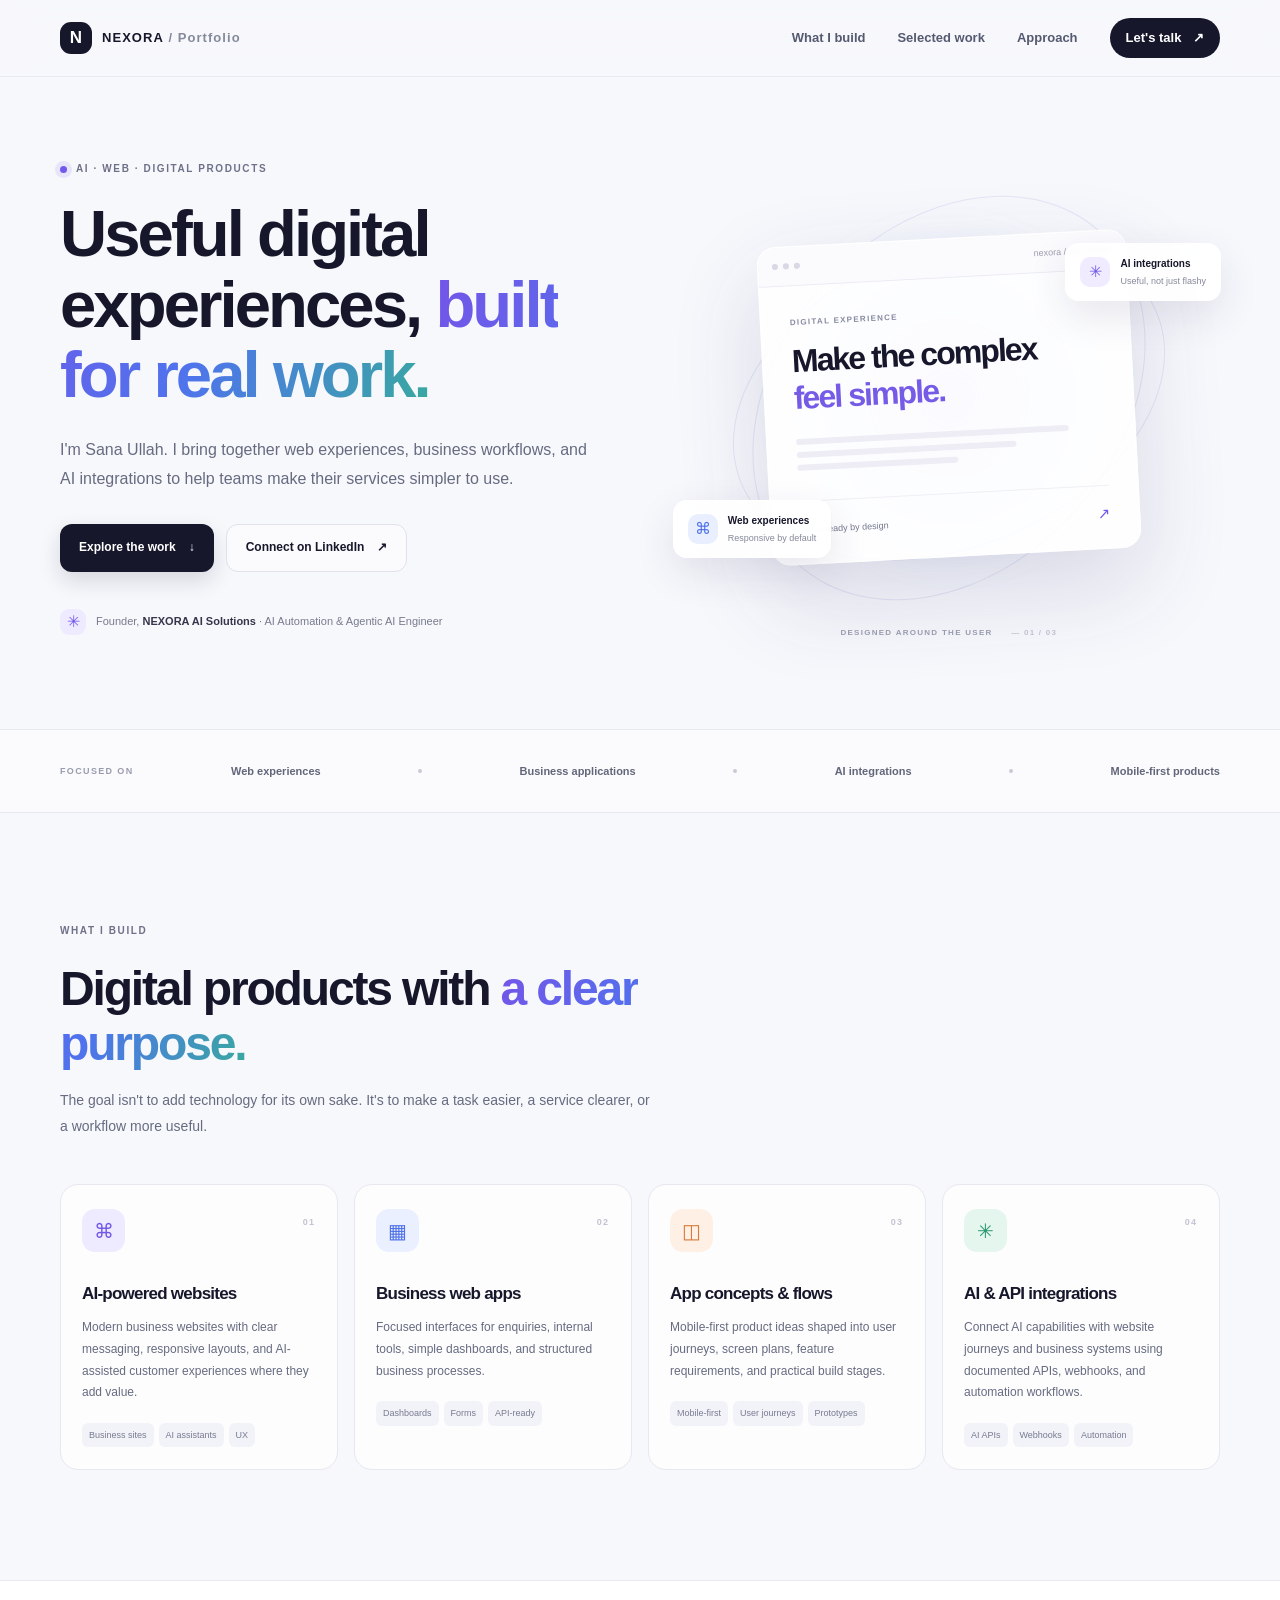
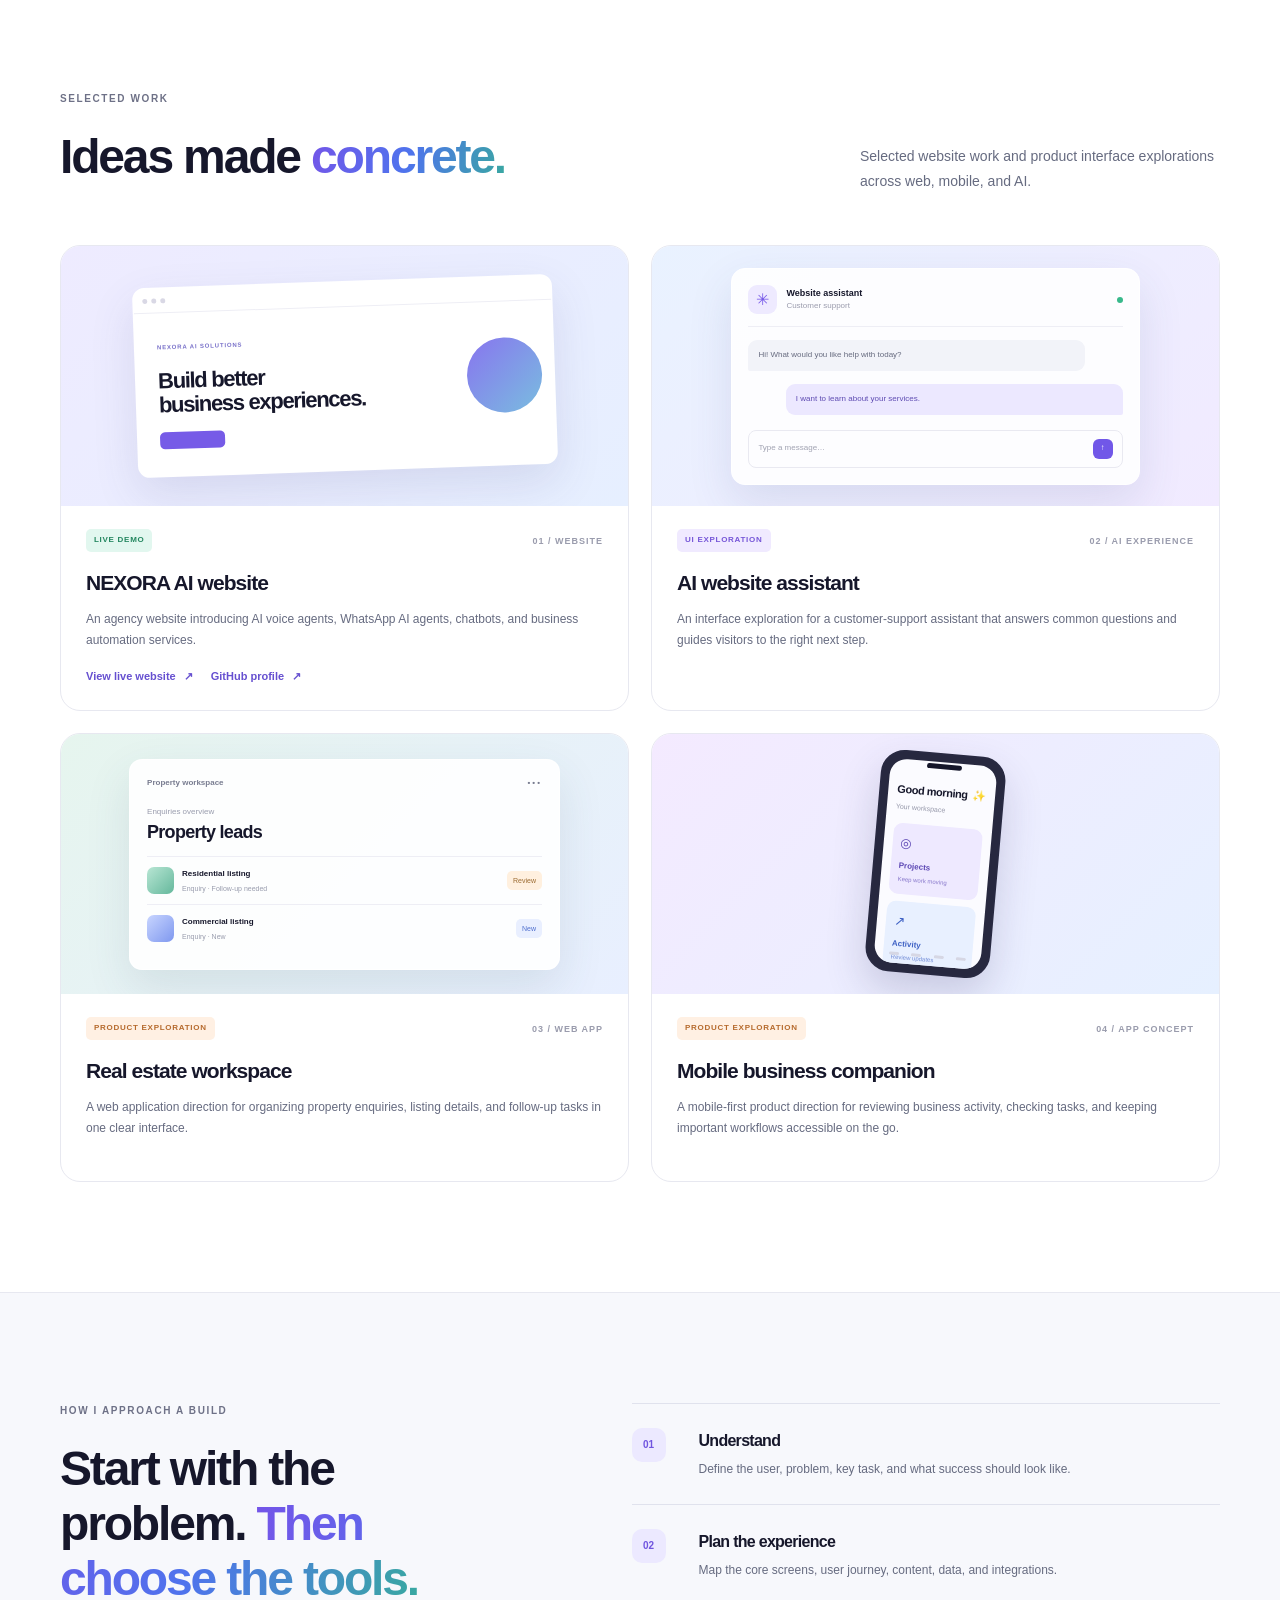
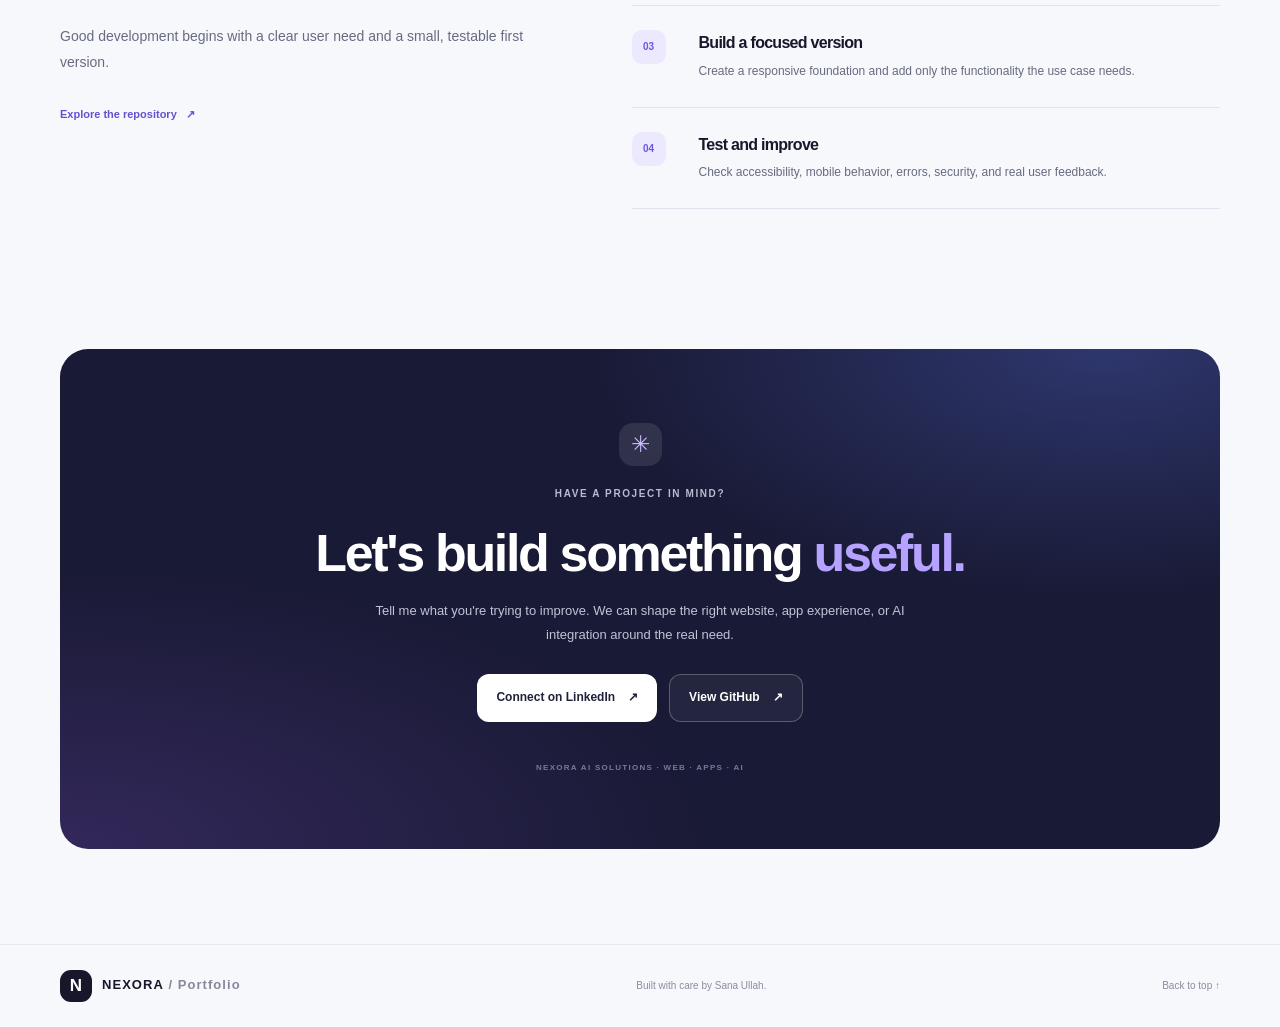
==== commit 2c44a1f7: "Standardize portfolio project labels" ====
--- a/index.html
+++ b/index.html
@@ -70,7 +70,7 @@
 
     <section class="trust-strip" aria-label="Areas of focus">
       <div class="container trust-inner">
-        <span>FOCUSED ON</span><b>Web experiences</b><i></i><b>Business applications</b><i></i><b>AI integrations</b><i></i><b>Mobile-first concepts</b>
+        <span>FOCUSED ON</span><b>Web experiences</b><i></i><b>Business applications</b><i></i><b>AI integrations</b><i></i><b>Mobile-first products</b>
       </div>
     </section>
 
@@ -122,7 +122,7 @@
             <div class="project-info"><div class="project-meta"><span class="status status-live">LIVE DEMO</span><span>01 / WEBSITE</span></div><h3>NEXORA AI website</h3><p>An agency website introducing AI voice agents, WhatsApp AI agents, chatbots, and business automation services.</p><div class="project-links"><a href="https://sananexoraai.lovable.app/" target="_blank" rel="noreferrer">View live website <span aria-hidden="true">↗</span></a><a href="https://github.com/AIwithsanaullah" target="_blank" rel="noreferrer">GitHub profile <span aria-hidden="true">↗</span></a></div></div>
           </article>
           <article class="project-card">
-            <div class="project-art art-assistant"><div class="assistant-window"><div class="assistant-head"><span class="assistant-avatar">✳</span><span><b>Website assistant</b><small>Concept interface</small></span><span class="online-dot"></span></div><div class="chat-bubble">Hi! What would you like help with today?</div><div class="chat-bubble user-bubble">I want to learn about your services.</div><div class="chat-input">Type a message… <span>↑</span></div></div></div>
+            <div class="project-art art-assistant"><div class="assistant-window"><div class="assistant-head"><span class="assistant-avatar">✳</span><span><b>Website assistant</b><small>Customer support</small></span><span class="online-dot"></span></div><div class="chat-bubble">Hi! What would you like help with today?</div><div class="chat-bubble user-bubble">I want to learn about your services.</div><div class="chat-input">Type a message… <span>↑</span></div></div></div>
             <div class="project-info"><div class="project-meta"><span class="status status-concept">UI EXPLORATION</span><span>02 / AI EXPERIENCE</span></div><h3>AI website assistant</h3><p>An interface exploration for a customer-support assistant that answers common questions and guides visitors to the right next step.</p></div>
           </article>
           <article class="project-card">
@@ -131,7 +131,7 @@
           </article>
           <article class="project-card">
             <div class="project-art art-mobile"><div class="phone-frame"><div class="phone-camera"></div><div class="phone-screen"><div class="phone-greeting">Good morning<span>✨</span></div><small>Your workspace</small><div class="phone-tile tile-purple"><span>◎</span><b>Projects</b><small>Keep work moving</small></div><div class="phone-tile tile-blue"><span>↗</span><b>Activity</b><small>Review updates</small></div><div class="phone-nav"><i></i><i></i><i></i><i></i></div></div></div></div>
-            <div class="project-info"><div class="project-meta"><span class="status status-planned">PLANNED</span><span>04 / APP CONCEPT</span></div><h3>Mobile business companion</h3><p>A mobile-first product direction for reviewing business activity, checking tasks, and keeping important workflows accessible on the go.</p></div>
+            <div class="project-info"><div class="project-meta"><span class="status status-planned">PRODUCT EXPLORATION</span><span>04 / APP CONCEPT</span></div><h3>Mobile business companion</h3><p>A mobile-first product direction for reviewing business activity, checking tasks, and keeping important workflows accessible on the go.</p></div>
           </article>
         </div>
       </div>
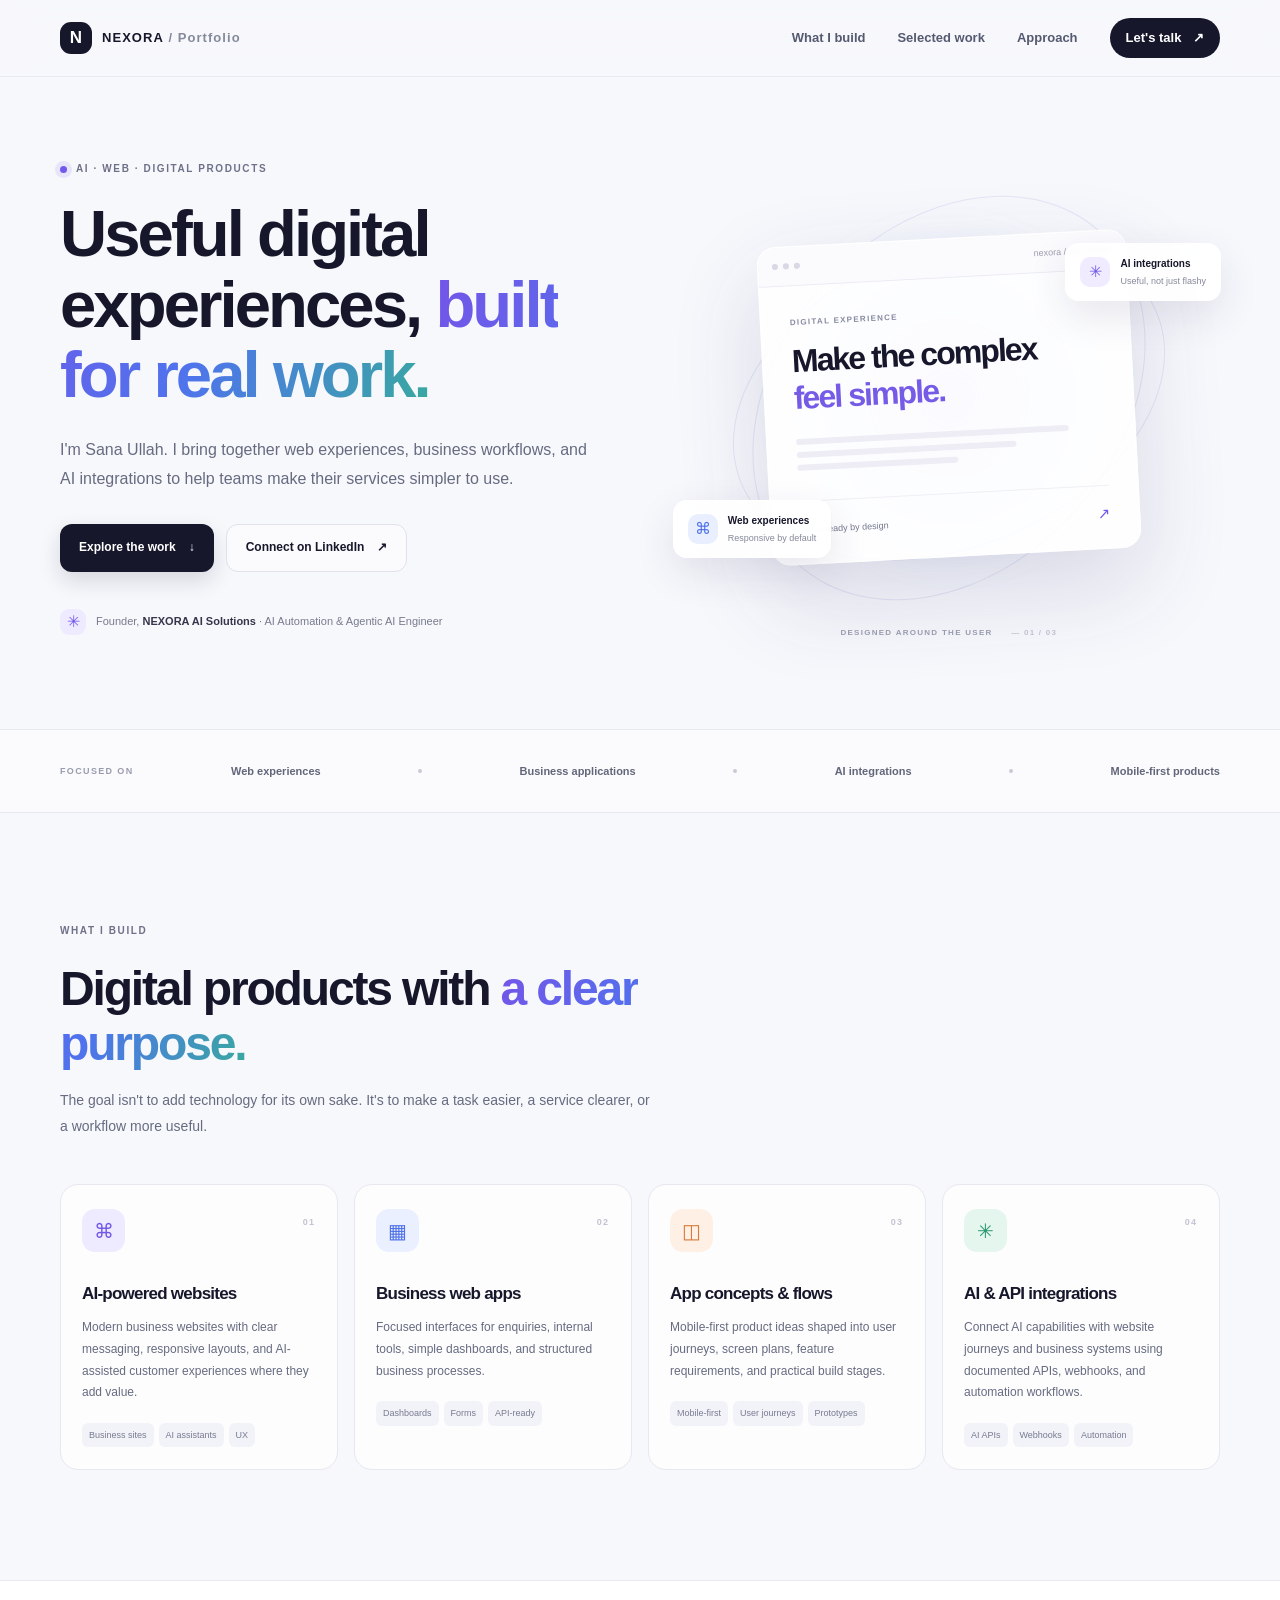
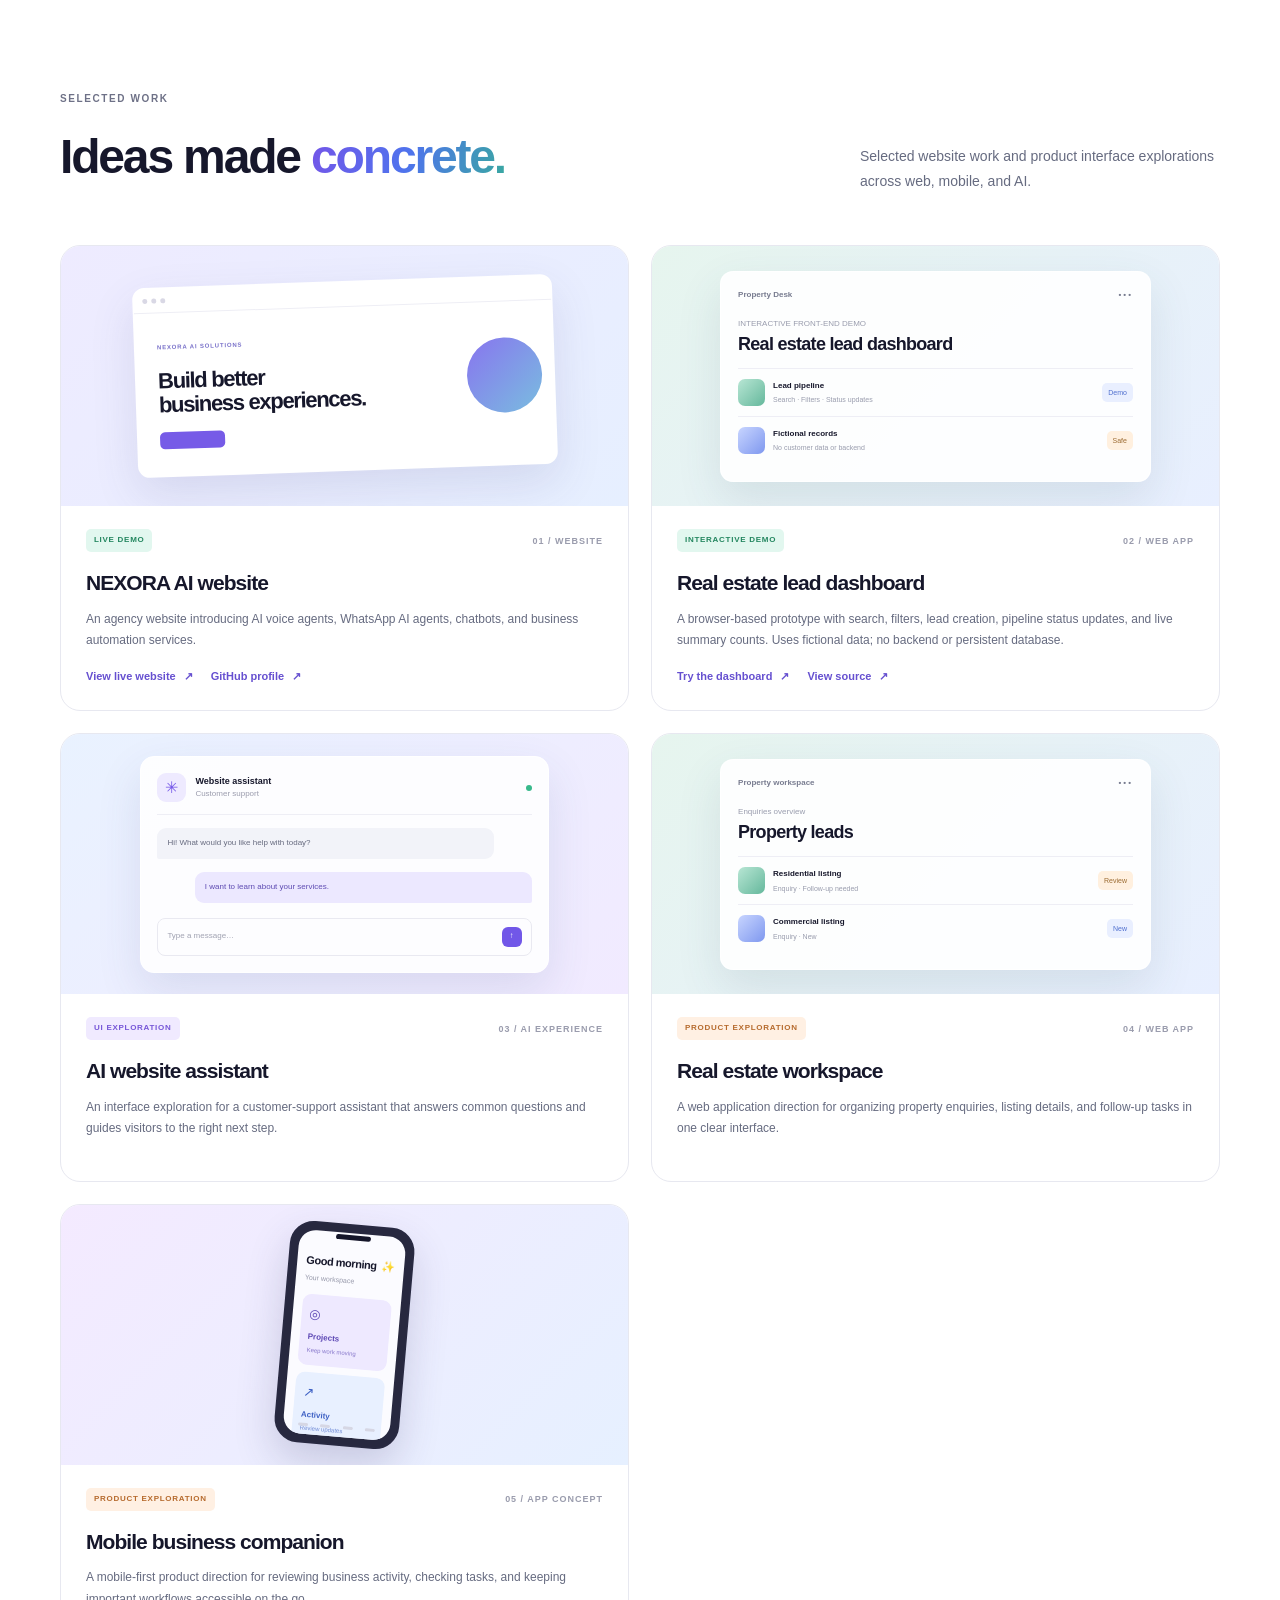
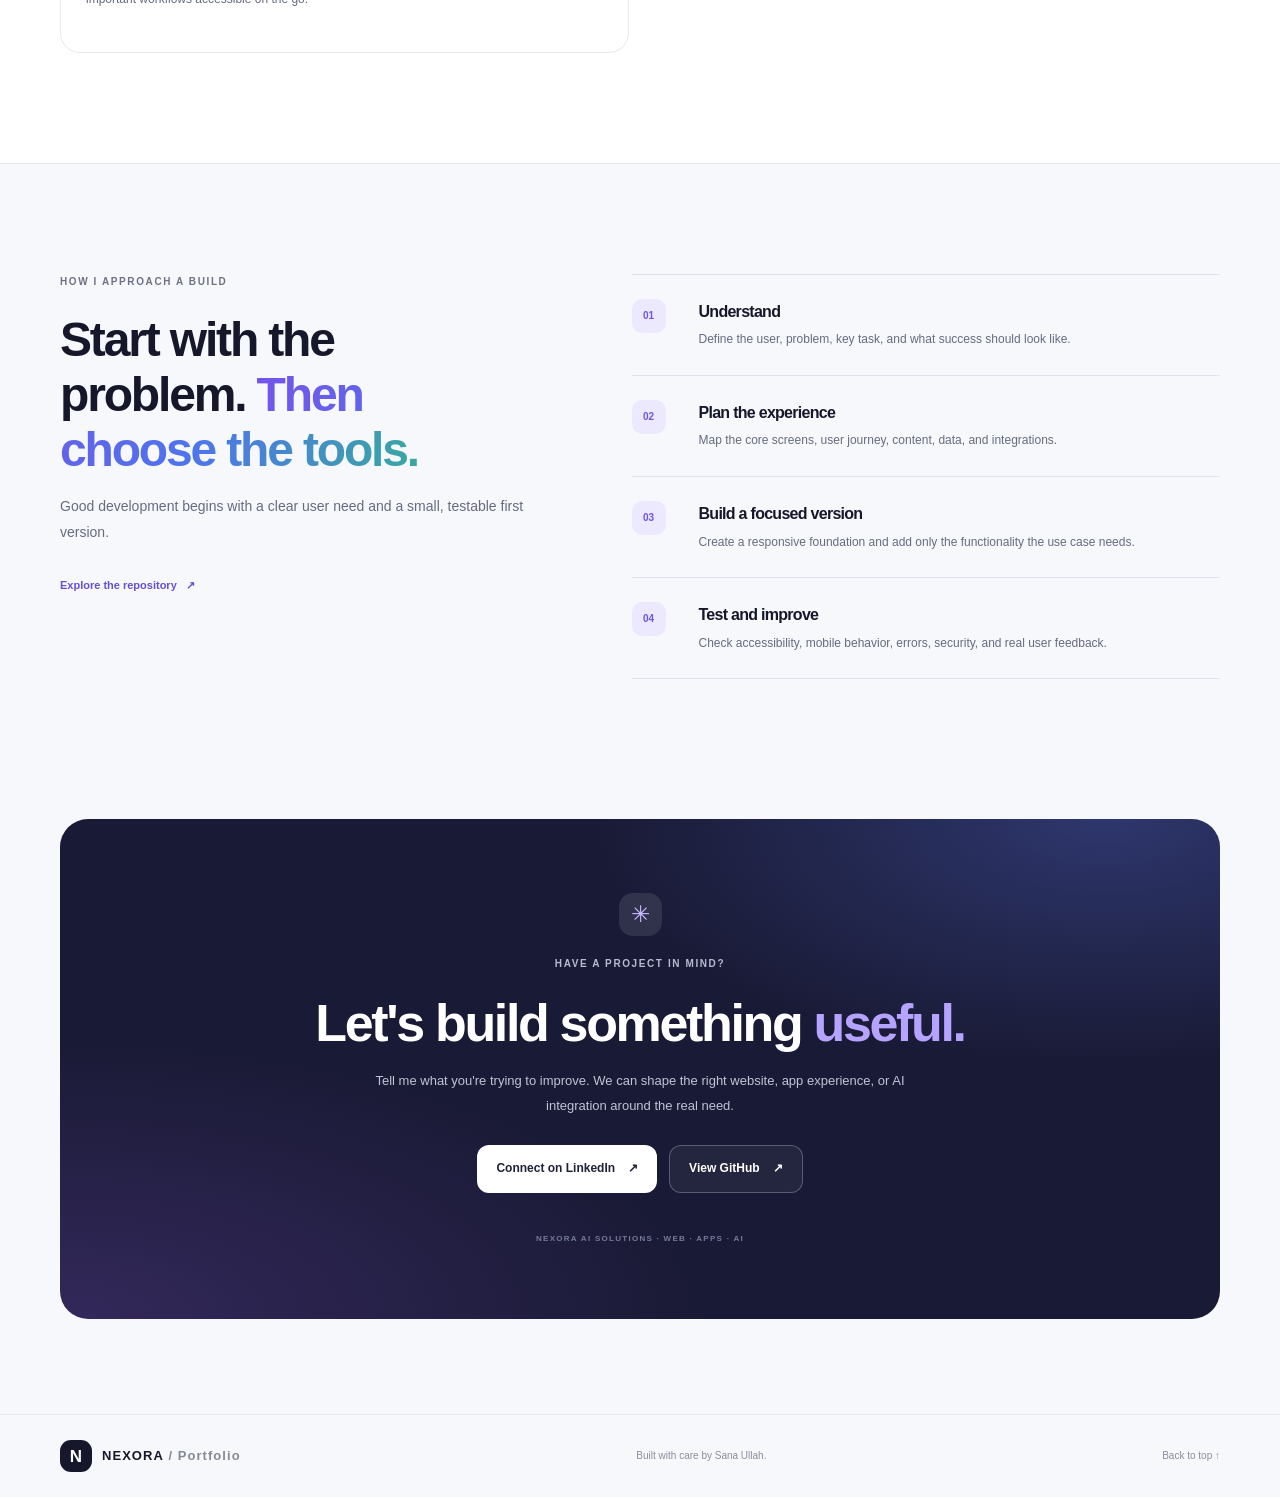
==== commit 074e9fdd: "Update portfolio links and feature the interactive dashboard demo" ====
--- a/index.html
+++ b/index.html
@@ -119,19 +119,23 @@
         <div class="project-list">
           <article class="project-card project-featured">
             <div class="project-art art-agency"><div class="art-browser"><div class="art-browser-top"><span></span><span></span><span></span></div><div class="art-content"><small>NEXORA AI SOLUTIONS</small><b>Build better<br>business experiences.</b><span class="art-button"></span><div class="art-orb"></div></div></div></div>
-            <div class="project-info"><div class="project-meta"><span class="status status-live">LIVE DEMO</span><span>01 / WEBSITE</span></div><h3>NEXORA AI website</h3><p>An agency website introducing AI voice agents, WhatsApp AI agents, chatbots, and business automation services.</p><div class="project-links"><a href="https://sananexoraai.lovable.app/" target="_blank" rel="noreferrer">View live website <span aria-hidden="true">↗</span></a><a href="https://github.com/AIwithsanaullah" target="_blank" rel="noreferrer">GitHub profile <span aria-hidden="true">↗</span></a></div></div>
+            <div class="project-info"><div class="project-meta"><span class="status status-live">LIVE DEMO</span><span>01 / WEBSITE</span></div><h3>NEXORA AI website</h3><p>An agency website introducing AI voice agents, WhatsApp AI agents, chatbots, and business automation services.</p><div class="project-links"><a href="https://nexoraaihq.com/" target="_blank" rel="noreferrer">View live website <span aria-hidden="true">↗</span></a><a href="https://github.com/AIwithsanaullah" target="_blank" rel="noreferrer">GitHub profile <span aria-hidden="true">↗</span></a></div></div>
+          </article>
+          <article class="project-card">
+            <div class="project-art art-property"><div class="property-ui"><div class="property-top"><span>Property Desk</span><span class="property-menu">•••</span></div><div class="property-metric"><small>INTERACTIVE FRONT-END DEMO</small><b>Real estate lead dashboard</b></div><div class="property-row"><span class="property-square"></span><span><b>Lead pipeline</b><small>Search · Filters · Status updates</small></span><span class="property-pill pill-blue">Demo</span></div><div class="property-row"><span class="property-square square-two"></span><span><b>Fictional records</b><small>No customer data or backend</small></span><span class="property-pill">Safe</span></div></div></div>
+            <div class="project-info"><div class="project-meta"><span class="status status-live">INTERACTIVE DEMO</span><span>02 / WEB APP</span></div><h3>Real estate lead dashboard</h3><p>A browser-based prototype with search, filters, lead creation, pipeline status updates, and live summary counts. Uses fictional data; no backend or persistent database.</p><div class="project-links"><a href="https://aiwithsanaullah.github.io/ai-web-and-app-development/demos/real-estate-dashboard.html" target="_blank" rel="noreferrer">Try the dashboard <span aria-hidden="true">↗</span></a><a href="https://github.com/AIwithsanaullah/ai-web-and-app-development/blob/main/demos/real-estate-dashboard.html" target="_blank" rel="noreferrer">View source <span aria-hidden="true">↗</span></a></div></div>
           </article>
           <article class="project-card">
             <div class="project-art art-assistant"><div class="assistant-window"><div class="assistant-head"><span class="assistant-avatar">✳</span><span><b>Website assistant</b><small>Customer support</small></span><span class="online-dot"></span></div><div class="chat-bubble">Hi! What would you like help with today?</div><div class="chat-bubble user-bubble">I want to learn about your services.</div><div class="chat-input">Type a message… <span>↑</span></div></div></div>
-            <div class="project-info"><div class="project-meta"><span class="status status-concept">UI EXPLORATION</span><span>02 / AI EXPERIENCE</span></div><h3>AI website assistant</h3><p>An interface exploration for a customer-support assistant that answers common questions and guides visitors to the right next step.</p></div>
+            <div class="project-info"><div class="project-meta"><span class="status status-concept">UI EXPLORATION</span><span>03 / AI EXPERIENCE</span></div><h3>AI website assistant</h3><p>An interface exploration for a customer-support assistant that answers common questions and guides visitors to the right next step.</p></div>
           </article>
           <article class="project-card">
             <div class="project-art art-property"><div class="property-ui"><div class="property-top"><span>Property workspace</span><span class="property-menu">•••</span></div><div class="property-metric"><small>Enquiries overview</small><b>Property leads</b></div><div class="property-row"><span class="property-square"></span><span><b>Residential listing</b><small>Enquiry · Follow-up needed</small></span><span class="property-pill">Review</span></div><div class="property-row"><span class="property-square square-two"></span><span><b>Commercial listing</b><small>Enquiry · New</small></span><span class="property-pill pill-blue">New</span></div></div></div>
-            <div class="project-info"><div class="project-meta"><span class="status status-planned">PRODUCT EXPLORATION</span><span>03 / WEB APP</span></div><h3>Real estate workspace</h3><p>A web application direction for organizing property enquiries, listing details, and follow-up tasks in one clear interface.</p></div>
+            <div class="project-info"><div class="project-meta"><span class="status status-planned">PRODUCT EXPLORATION</span><span>04 / WEB APP</span></div><h3>Real estate workspace</h3><p>A web application direction for organizing property enquiries, listing details, and follow-up tasks in one clear interface.</p></div>
           </article>
           <article class="project-card">
             <div class="project-art art-mobile"><div class="phone-frame"><div class="phone-camera"></div><div class="phone-screen"><div class="phone-greeting">Good morning<span>✨</span></div><small>Your workspace</small><div class="phone-tile tile-purple"><span>◎</span><b>Projects</b><small>Keep work moving</small></div><div class="phone-tile tile-blue"><span>↗</span><b>Activity</b><small>Review updates</small></div><div class="phone-nav"><i></i><i></i><i></i><i></i></div></div></div></div>
-            <div class="project-info"><div class="project-meta"><span class="status status-planned">PRODUCT EXPLORATION</span><span>04 / APP CONCEPT</span></div><h3>Mobile business companion</h3><p>A mobile-first product direction for reviewing business activity, checking tasks, and keeping important workflows accessible on the go.</p></div>
+            <div class="project-info"><div class="project-meta"><span class="status status-planned">PRODUCT EXPLORATION</span><span>05 / APP CONCEPT</span></div><h3>Mobile business companion</h3><p>A mobile-first product direction for reviewing business activity, checking tasks, and keeping important workflows accessible on the go.</p></div>
           </article>
         </div>
       </div>
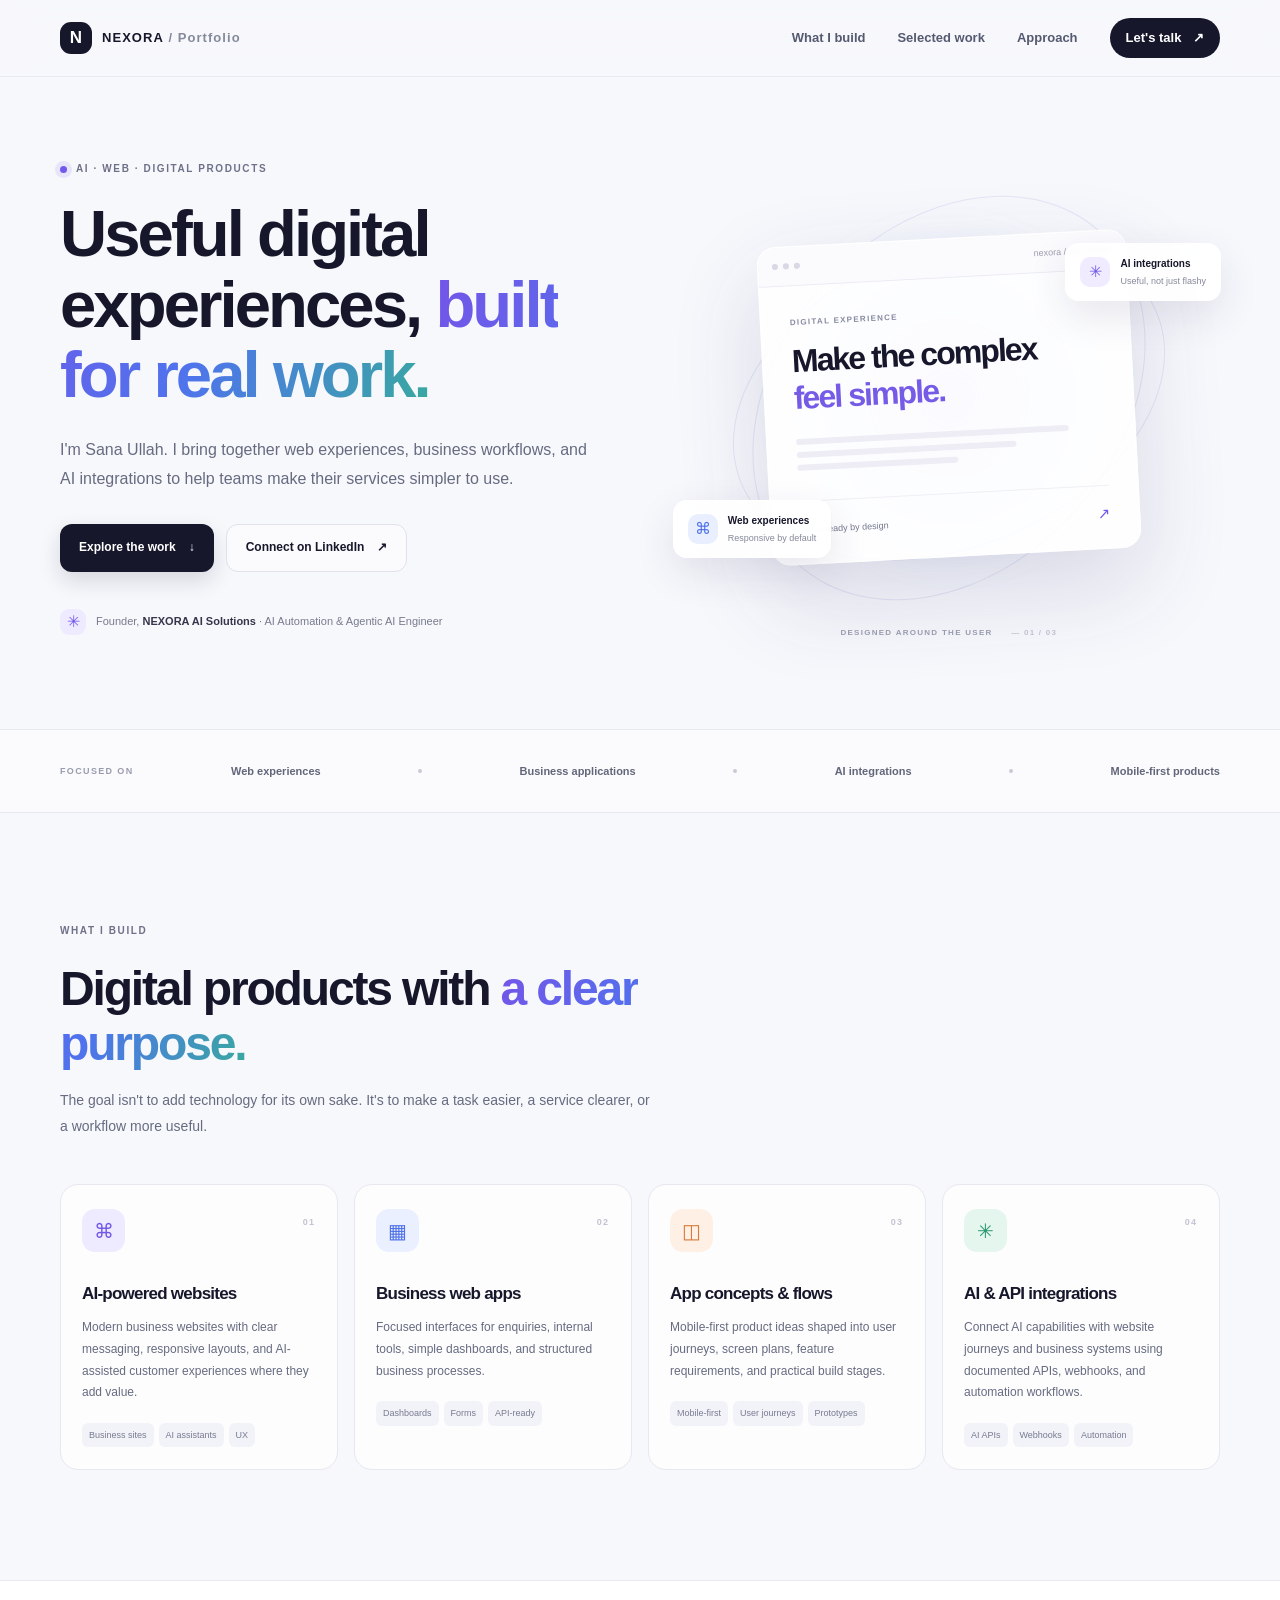
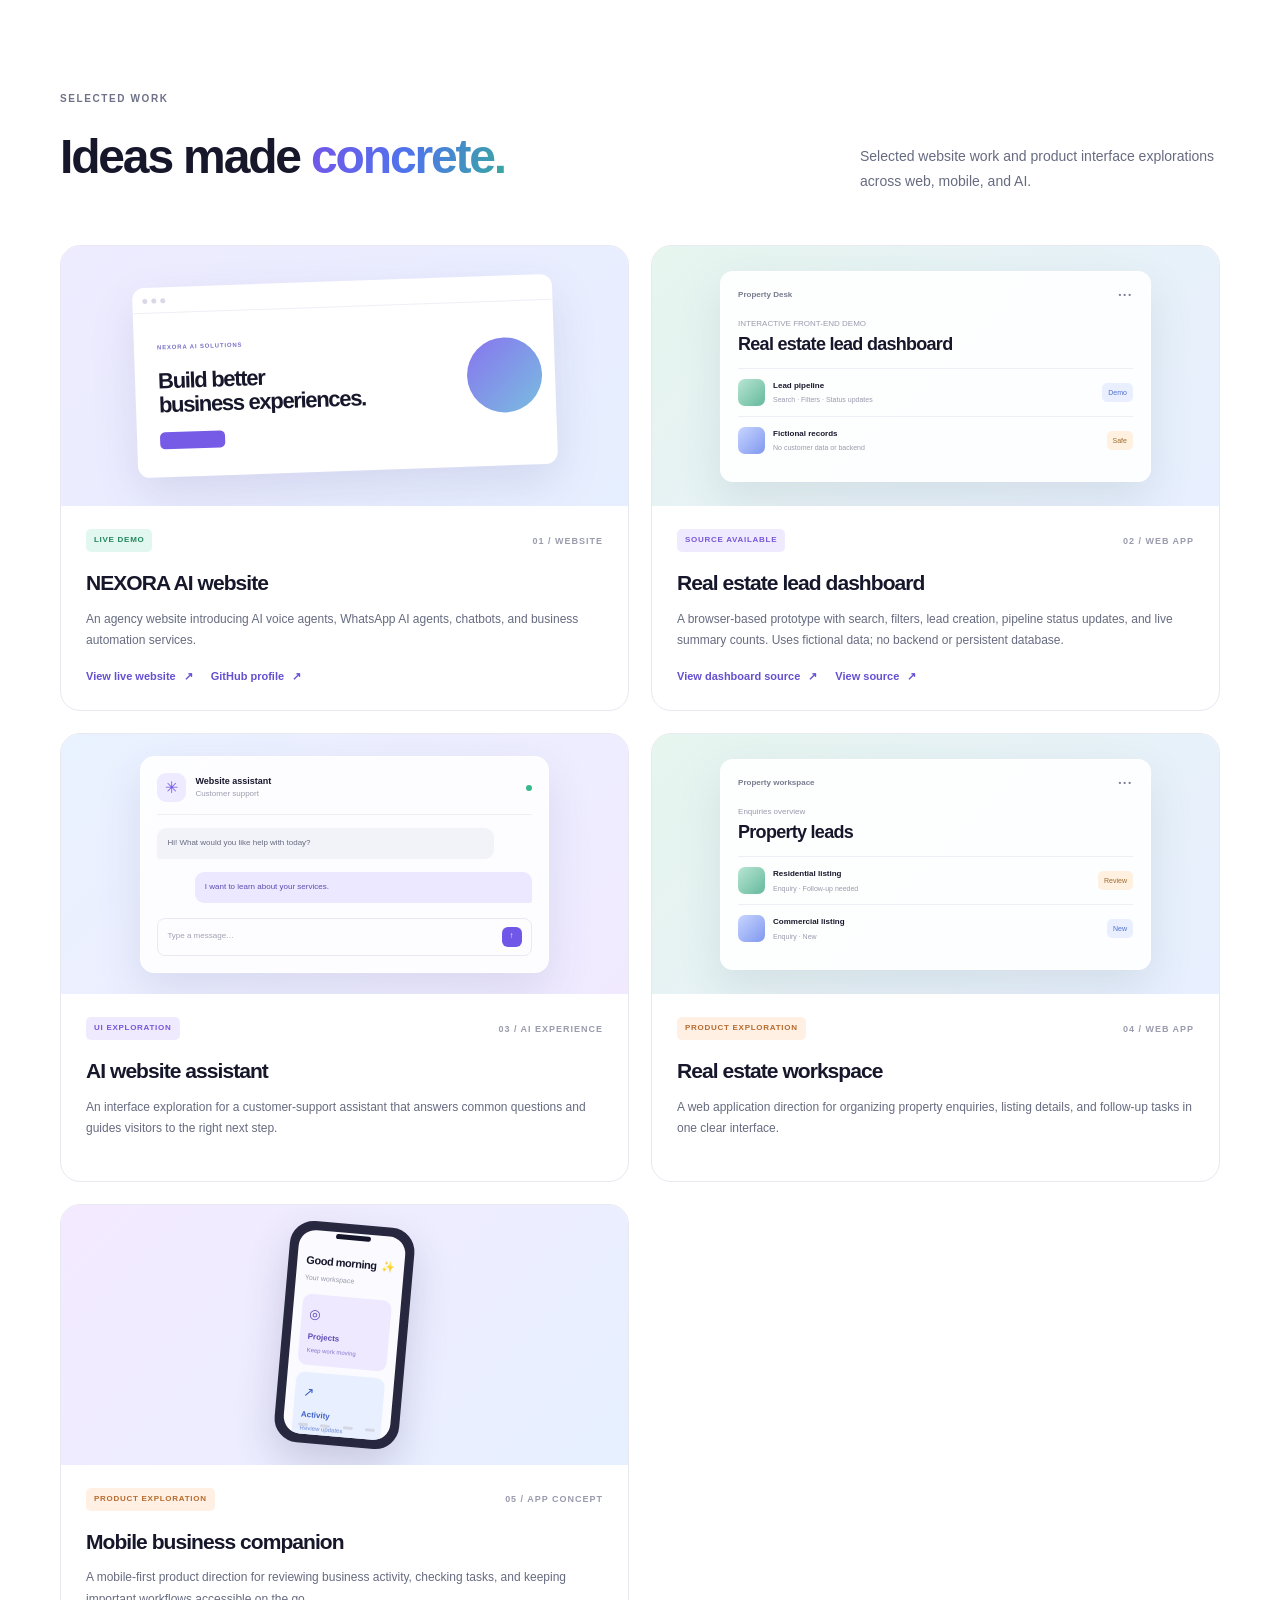
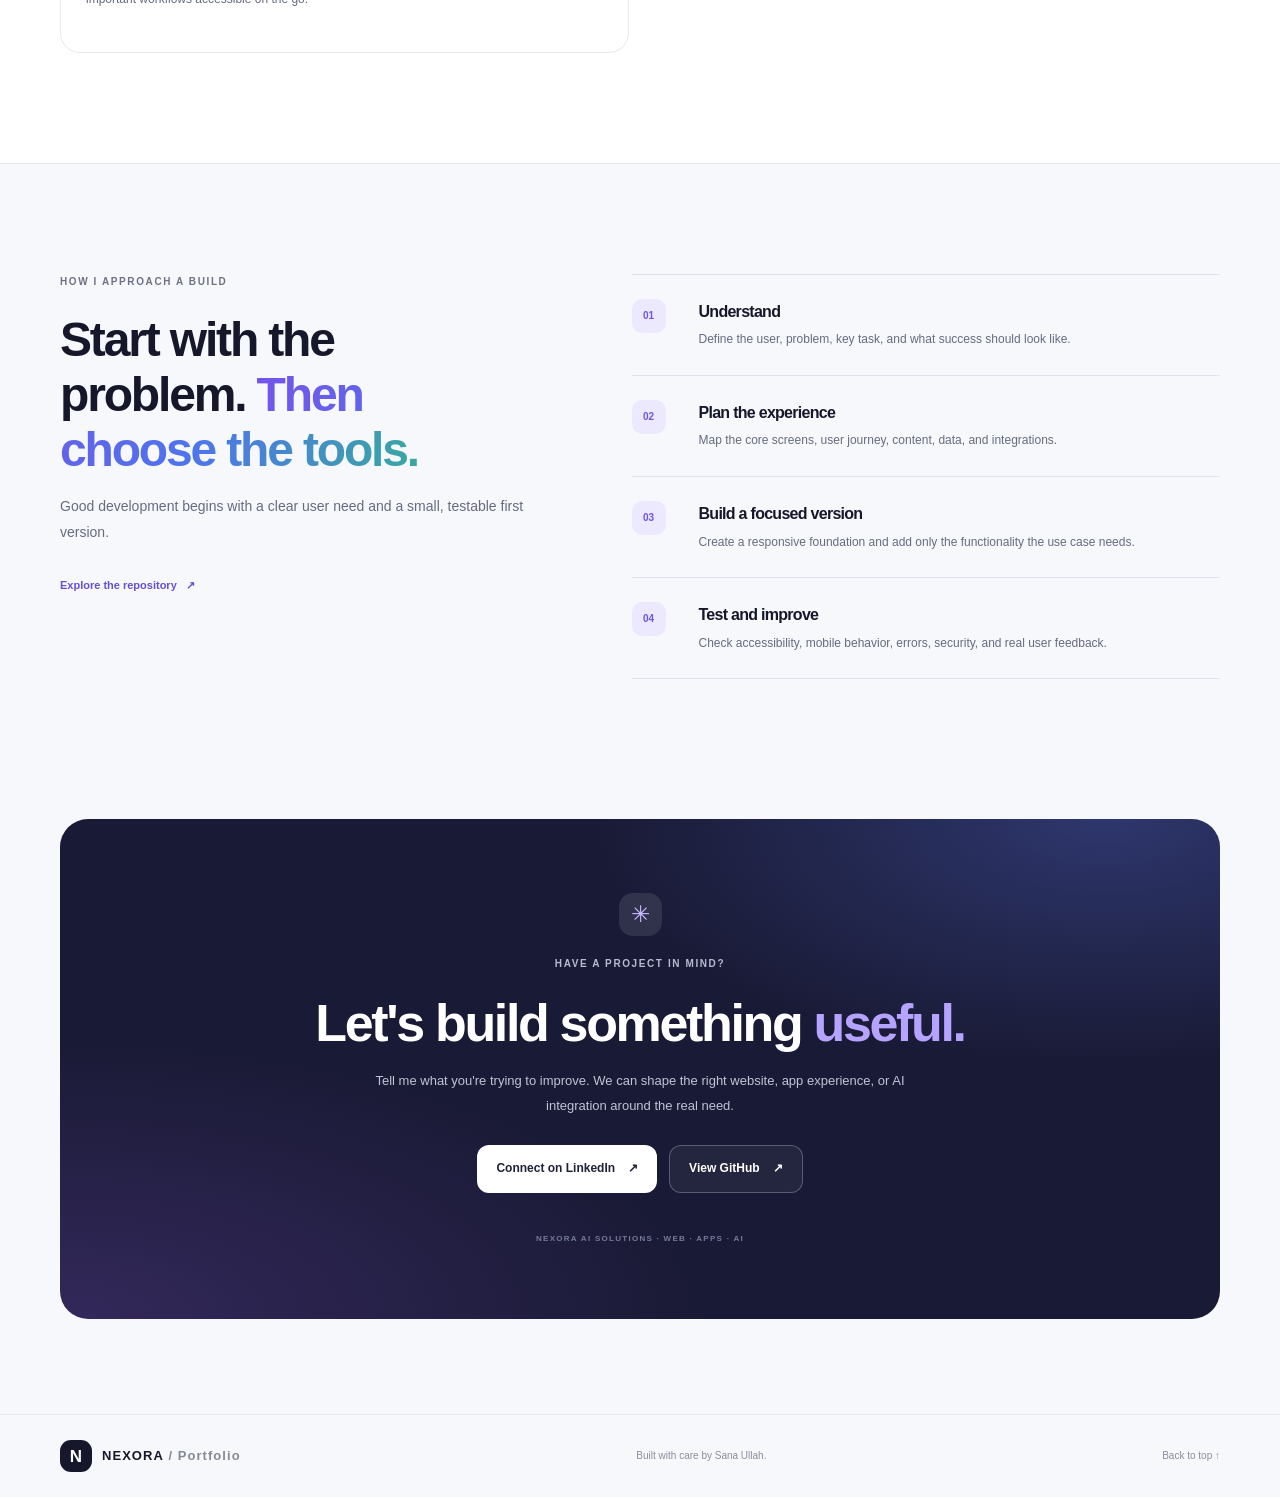
==== commit c1f315ef: "Avoid advertising an unverified live dashboard URL" ====
--- a/index.html
+++ b/index.html
@@ -123,7 +123,7 @@
           </article>
           <article class="project-card">
             <div class="project-art art-property"><div class="property-ui"><div class="property-top"><span>Property Desk</span><span class="property-menu">•••</span></div><div class="property-metric"><small>INTERACTIVE FRONT-END DEMO</small><b>Real estate lead dashboard</b></div><div class="property-row"><span class="property-square"></span><span><b>Lead pipeline</b><small>Search · Filters · Status updates</small></span><span class="property-pill pill-blue">Demo</span></div><div class="property-row"><span class="property-square square-two"></span><span><b>Fictional records</b><small>No customer data or backend</small></span><span class="property-pill">Safe</span></div></div></div>
-            <div class="project-info"><div class="project-meta"><span class="status status-live">INTERACTIVE DEMO</span><span>02 / WEB APP</span></div><h3>Real estate lead dashboard</h3><p>A browser-based prototype with search, filters, lead creation, pipeline status updates, and live summary counts. Uses fictional data; no backend or persistent database.</p><div class="project-links"><a href="https://aiwithsanaullah.github.io/ai-web-and-app-development/demos/real-estate-dashboard.html" target="_blank" rel="noreferrer">Try the dashboard <span aria-hidden="true">↗</span></a><a href="https://github.com/AIwithsanaullah/ai-web-and-app-development/blob/main/demos/real-estate-dashboard.html" target="_blank" rel="noreferrer">View source <span aria-hidden="true">↗</span></a></div></div>
+            <div class="project-info"><div class="project-meta"><span class="status status-concept">SOURCE AVAILABLE</span><span>02 / WEB APP</span></div><h3>Real estate lead dashboard</h3><p>A browser-based prototype with search, filters, lead creation, pipeline status updates, and live summary counts. Uses fictional data; no backend or persistent database.</p><div class="project-links"><a href="https://github.com/AIwithsanaullah/ai-web-and-app-development/blob/main/demos/real-estate-dashboard.html" target="_blank" rel="noreferrer">View dashboard source <span aria-hidden="true">↗</span></a><a href="https://github.com/AIwithsanaullah/ai-web-and-app-development/blob/main/demos/real-estate-dashboard.html" target="_blank" rel="noreferrer">View source <span aria-hidden="true">↗</span></a></div></div>
           </article>
           <article class="project-card">
             <div class="project-art art-assistant"><div class="assistant-window"><div class="assistant-head"><span class="assistant-avatar">✳</span><span><b>Website assistant</b><small>Customer support</small></span><span class="online-dot"></span></div><div class="chat-bubble">Hi! What would you like help with today?</div><div class="chat-bubble user-bubble">I want to learn about your services.</div><div class="chat-input">Type a message… <span>↑</span></div></div></div>
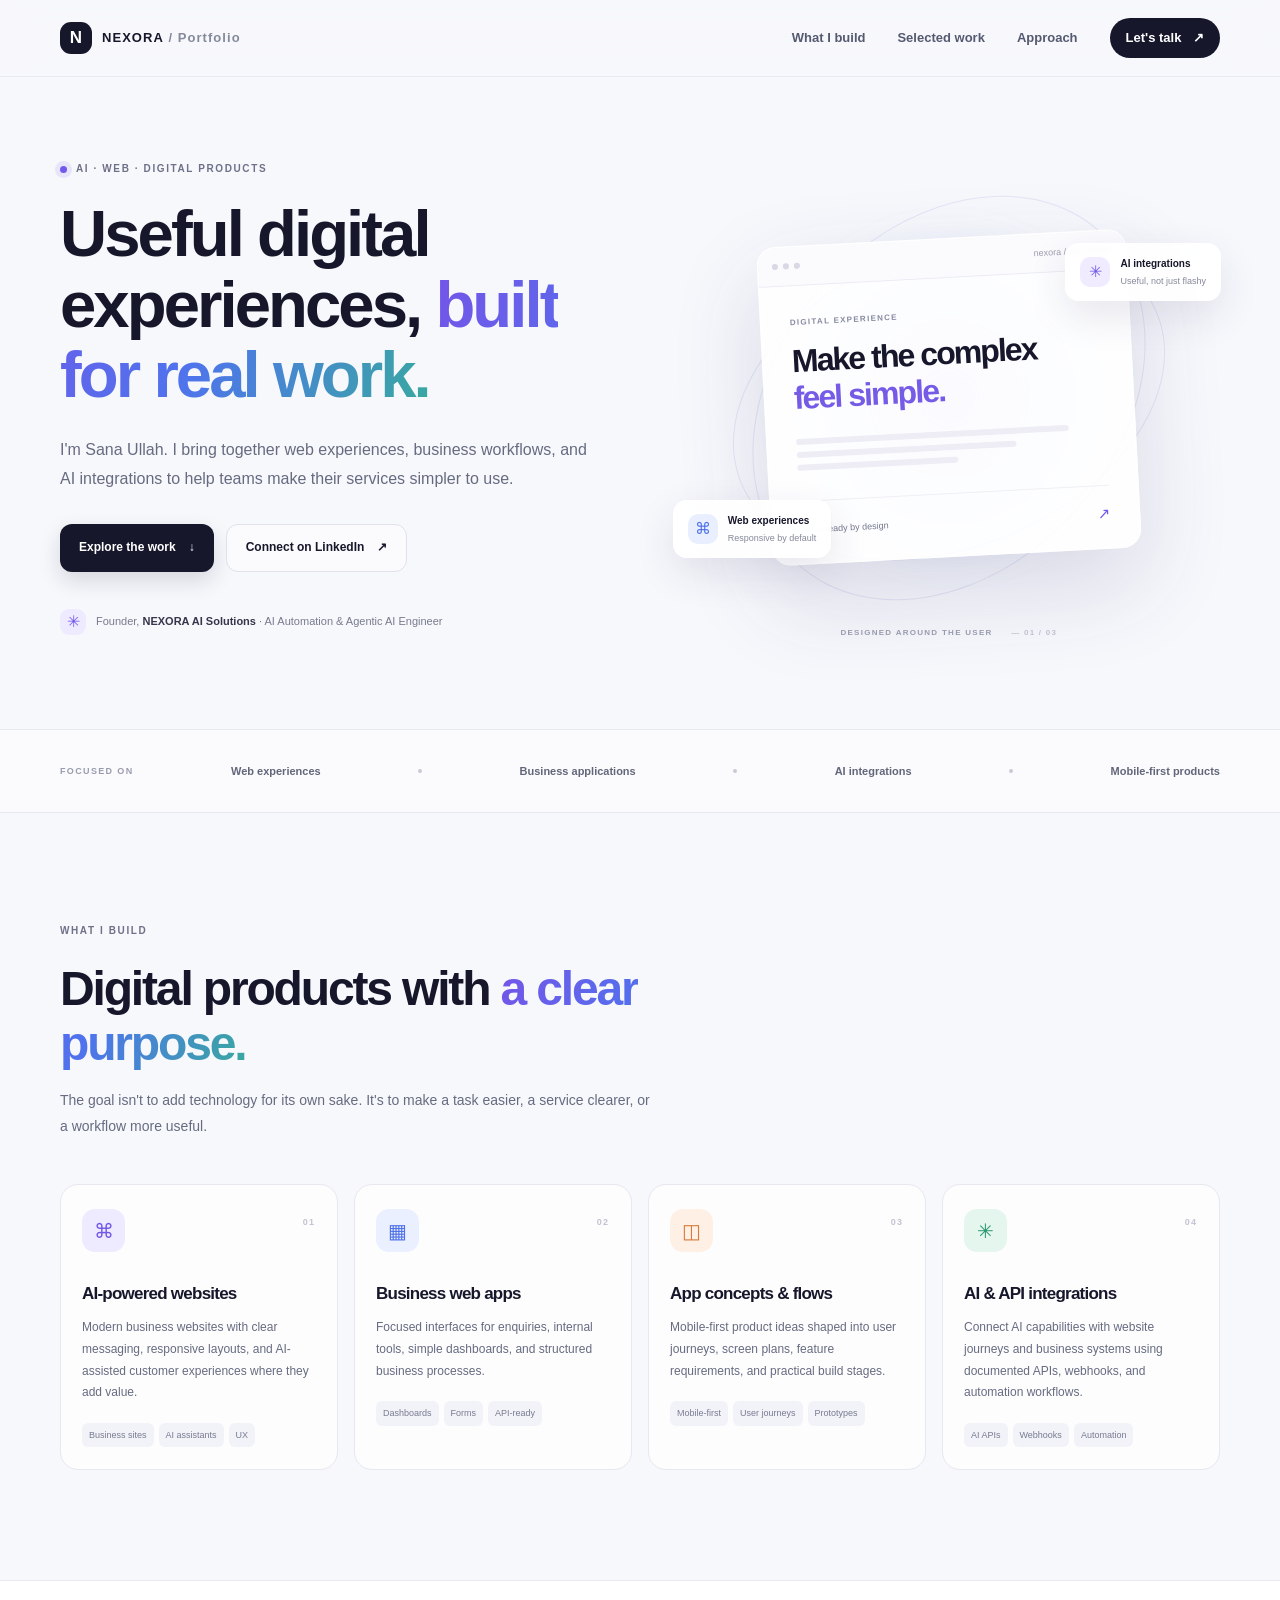
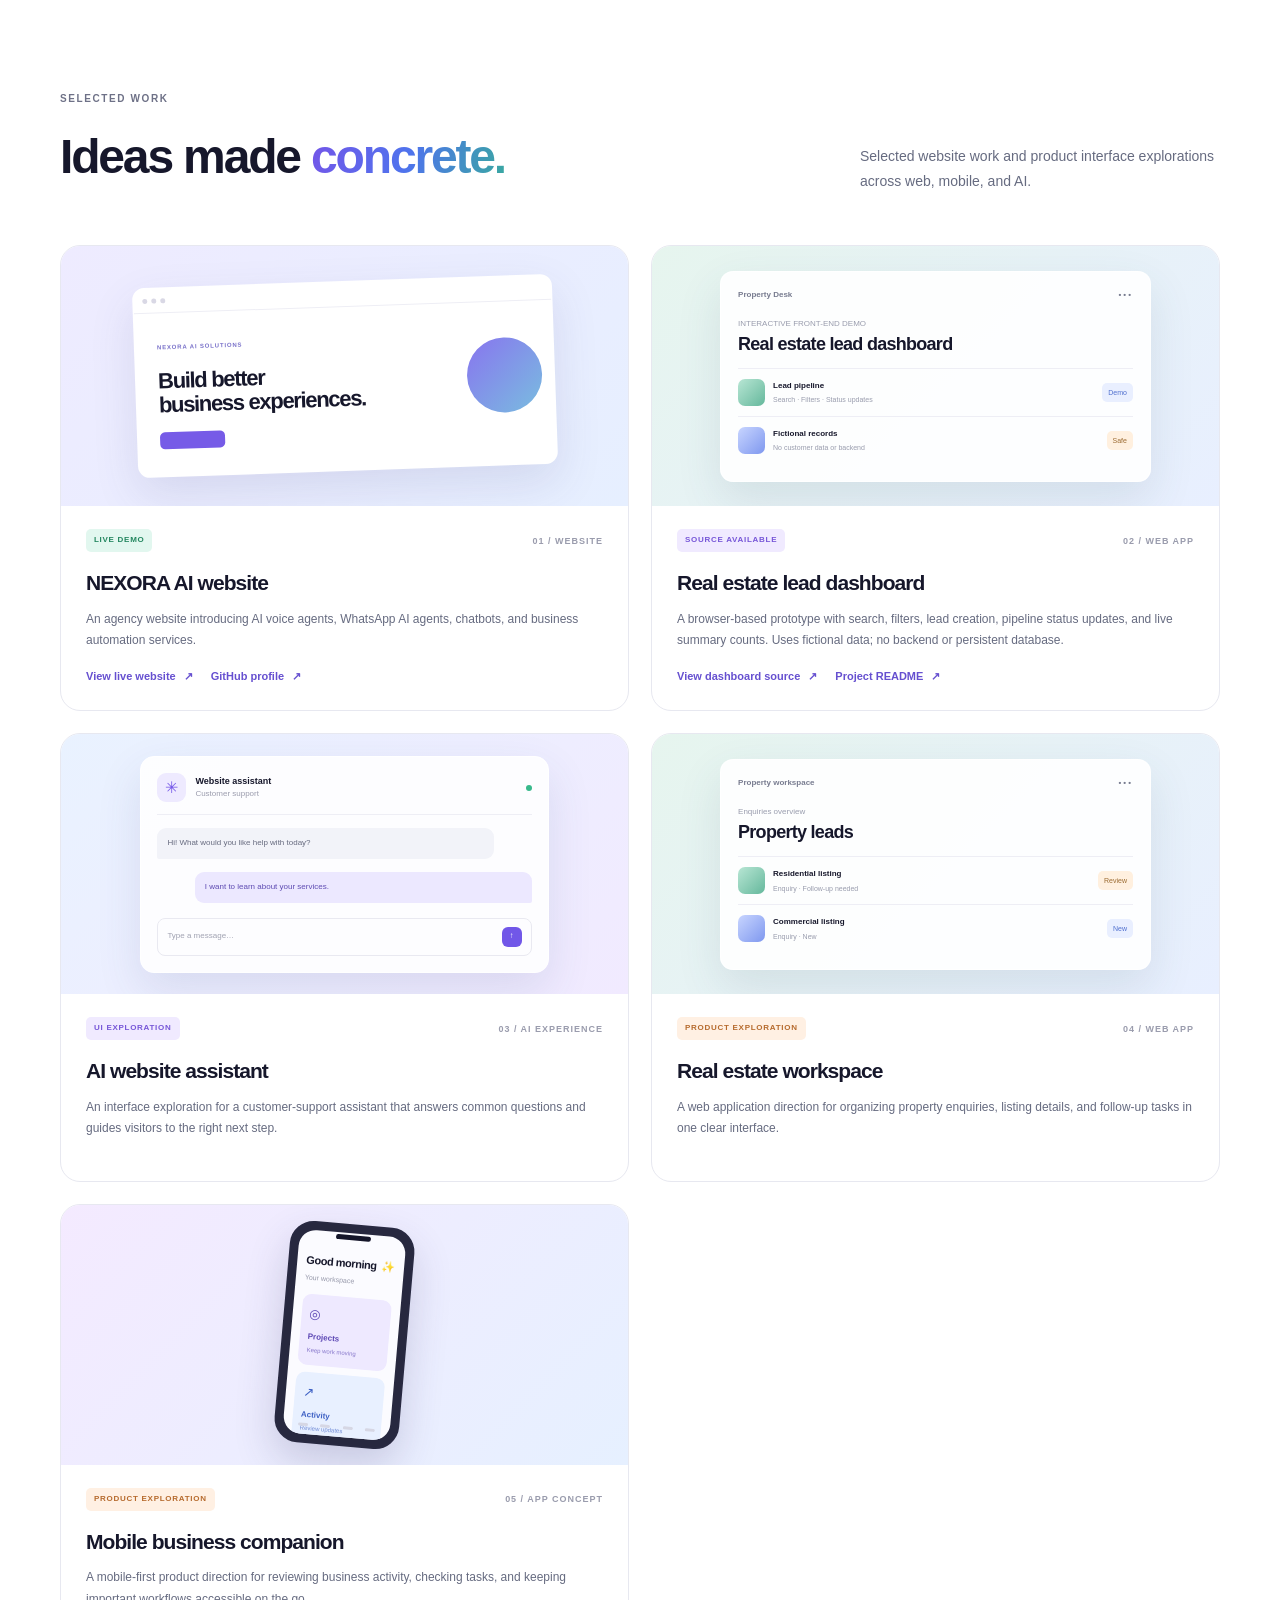
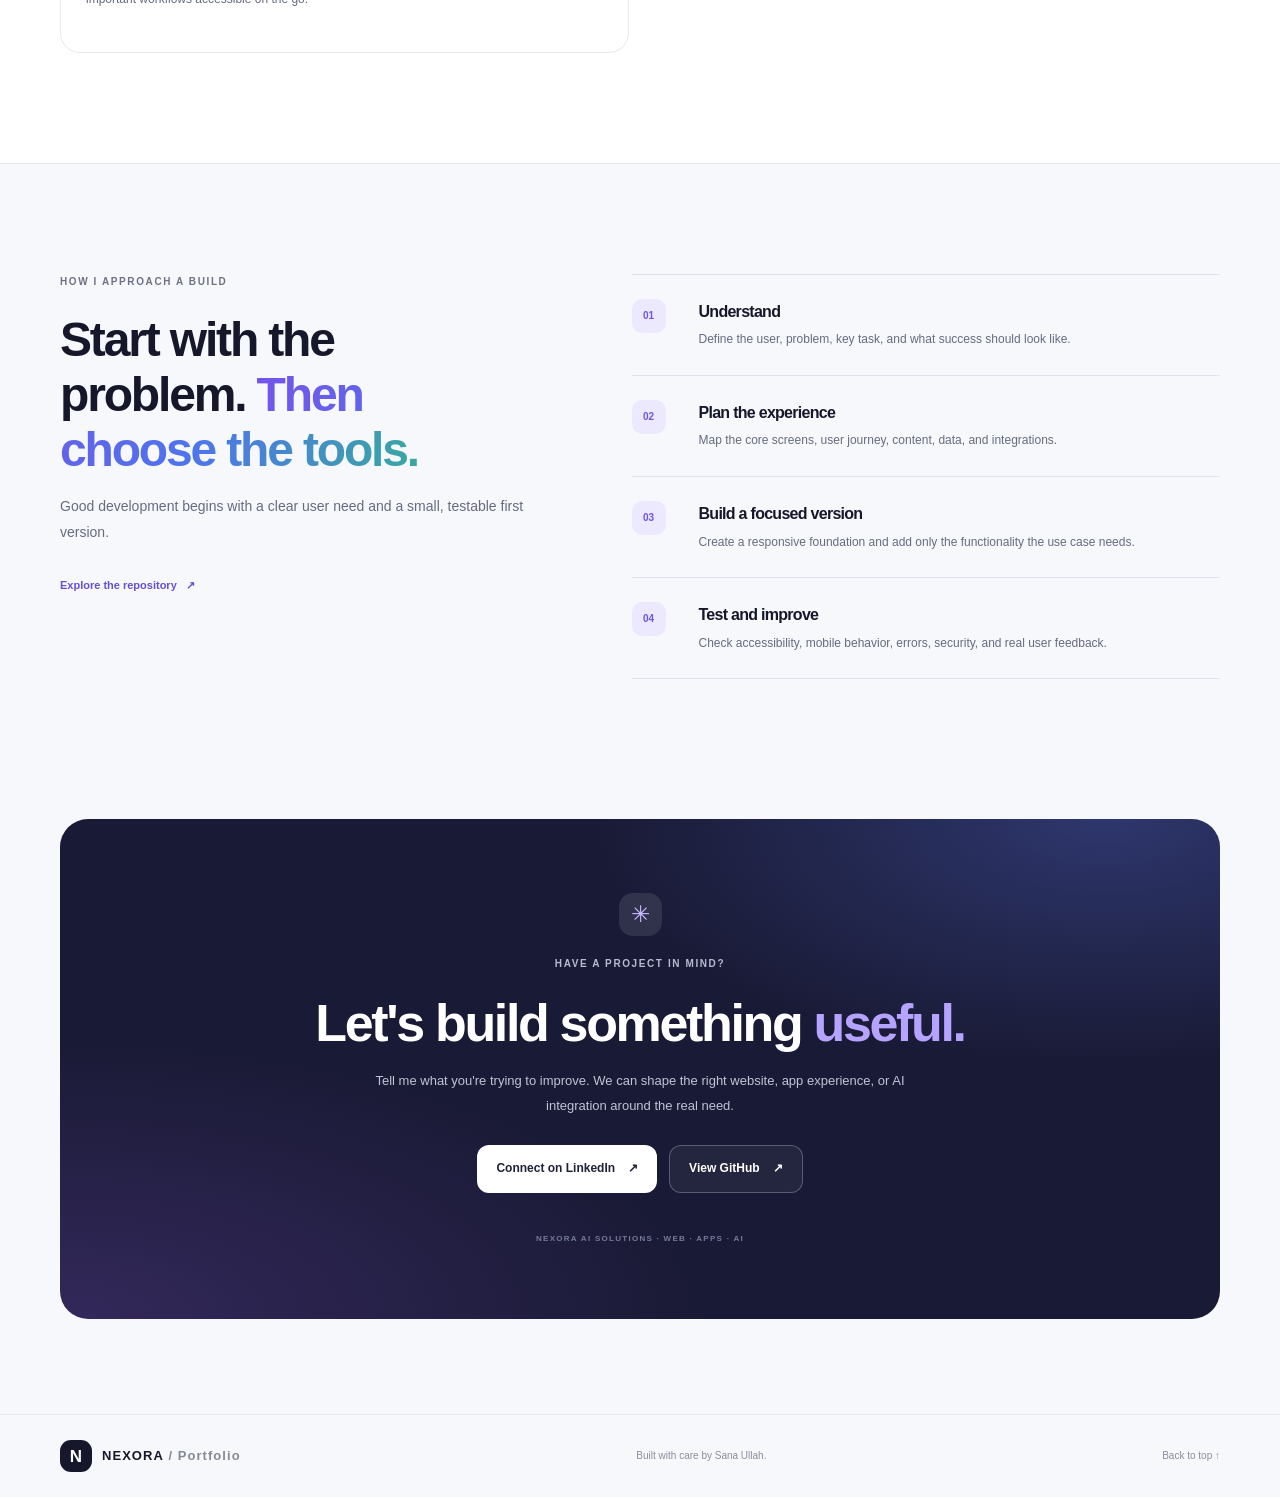
==== commit 2a8aa51a: "Remove duplicate dashboard source link" ====
--- a/index.html
+++ b/index.html
@@ -123,7 +123,7 @@
           </article>
           <article class="project-card">
             <div class="project-art art-property"><div class="property-ui"><div class="property-top"><span>Property Desk</span><span class="property-menu">•••</span></div><div class="property-metric"><small>INTERACTIVE FRONT-END DEMO</small><b>Real estate lead dashboard</b></div><div class="property-row"><span class="property-square"></span><span><b>Lead pipeline</b><small>Search · Filters · Status updates</small></span><span class="property-pill pill-blue">Demo</span></div><div class="property-row"><span class="property-square square-two"></span><span><b>Fictional records</b><small>No customer data or backend</small></span><span class="property-pill">Safe</span></div></div></div>
-            <div class="project-info"><div class="project-meta"><span class="status status-concept">SOURCE AVAILABLE</span><span>02 / WEB APP</span></div><h3>Real estate lead dashboard</h3><p>A browser-based prototype with search, filters, lead creation, pipeline status updates, and live summary counts. Uses fictional data; no backend or persistent database.</p><div class="project-links"><a href="https://github.com/AIwithsanaullah/ai-web-and-app-development/blob/main/demos/real-estate-dashboard.html" target="_blank" rel="noreferrer">View dashboard source <span aria-hidden="true">↗</span></a><a href="https://github.com/AIwithsanaullah/ai-web-and-app-development/blob/main/demos/real-estate-dashboard.html" target="_blank" rel="noreferrer">View source <span aria-hidden="true">↗</span></a></div></div>
+            <div class="project-info"><div class="project-meta"><span class="status status-concept">SOURCE AVAILABLE</span><span>02 / WEB APP</span></div><h3>Real estate lead dashboard</h3><p>A browser-based prototype with search, filters, lead creation, pipeline status updates, and live summary counts. Uses fictional data; no backend or persistent database.</p><div class="project-links"><a href="https://github.com/AIwithsanaullah/ai-web-and-app-development/blob/main/demos/real-estate-dashboard.html" target="_blank" rel="noreferrer">View dashboard source <span aria-hidden="true">↗</span></a><a href="https://github.com/AIwithsanaullah/ai-web-and-app-development" target="_blank" rel="noreferrer">Project README <span aria-hidden="true">↗</span></a></div></div>
           </article>
           <article class="project-card">
             <div class="project-art art-assistant"><div class="assistant-window"><div class="assistant-head"><span class="assistant-avatar">✳</span><span><b>Website assistant</b><small>Customer support</small></span><span class="online-dot"></span></div><div class="chat-bubble">Hi! What would you like help with today?</div><div class="chat-bubble user-bubble">I want to learn about your services.</div><div class="chat-input">Type a message… <span>↑</span></div></div></div>
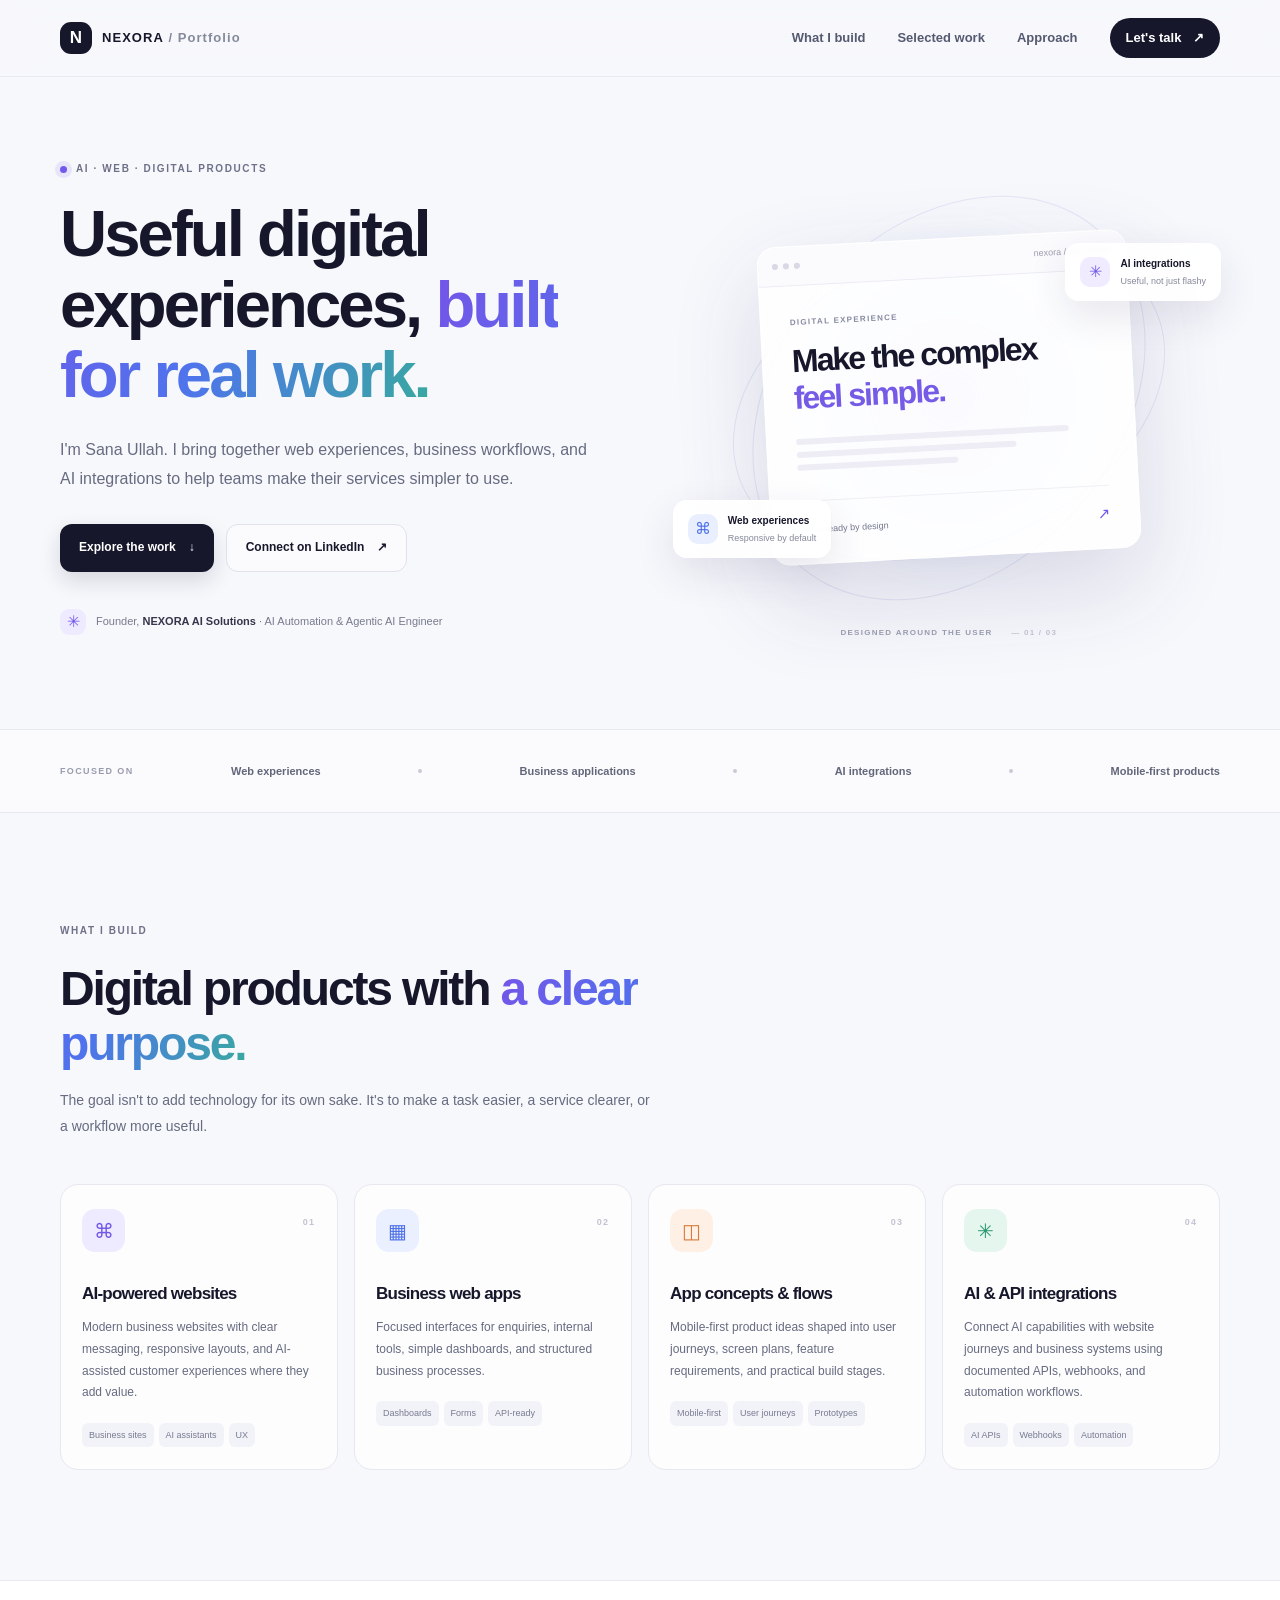
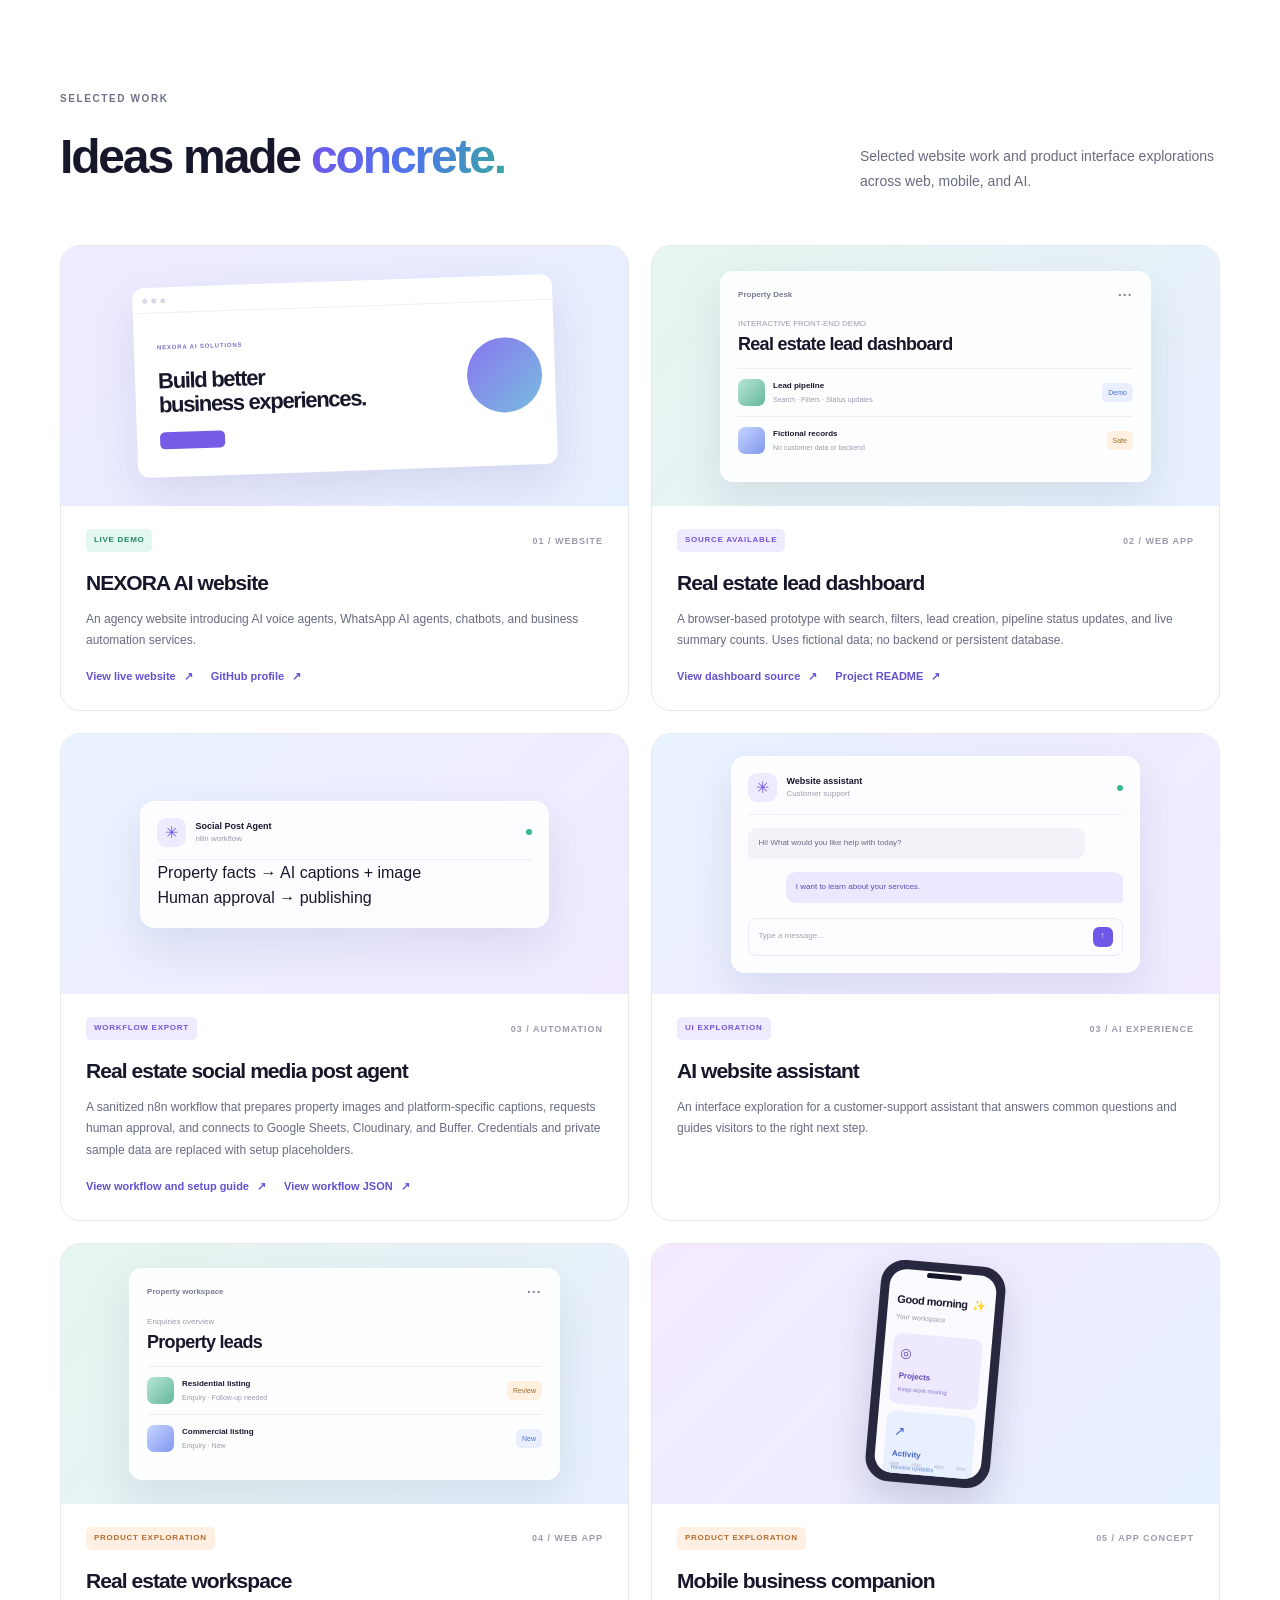
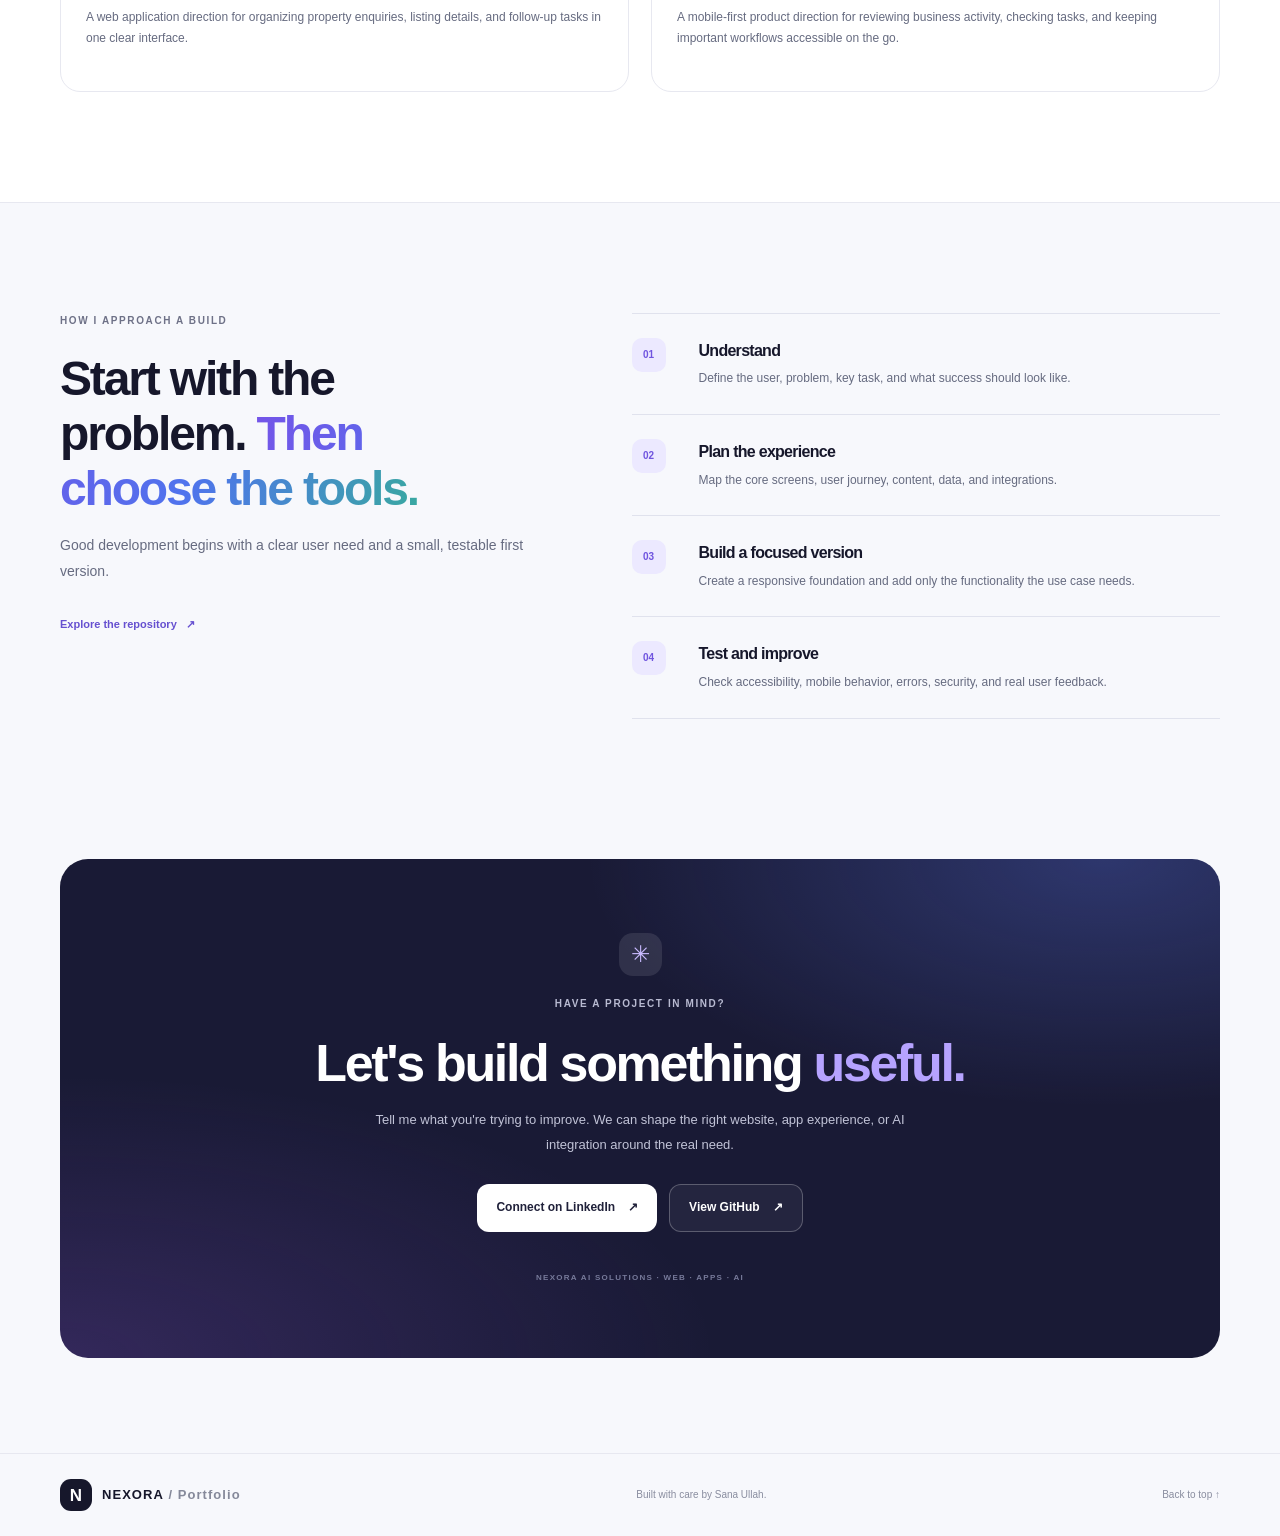
==== commit 130914f0: "Add real estate social media agent to portfolio projects" ====
--- a/index.html
+++ b/index.html
@@ -126,6 +126,10 @@
             <div class="project-info"><div class="project-meta"><span class="status status-concept">SOURCE AVAILABLE</span><span>02 / WEB APP</span></div><h3>Real estate lead dashboard</h3><p>A browser-based prototype with search, filters, lead creation, pipeline status updates, and live summary counts. Uses fictional data; no backend or persistent database.</p><div class="project-links"><a href="https://github.com/AIwithsanaullah/ai-web-and-app-development/blob/main/demos/real-estate-dashboard.html" target="_blank" rel="noreferrer">View dashboard source <span aria-hidden="true">↗</span></a><a href="https://github.com/AIwithsanaullah/ai-web-and-app-development" target="_blank" rel="noreferrer">Project README <span aria-hidden="true">↗</span></a></div></div>
           </article>
           <article class="project-card">
+            <div class="project-art art-assistant"><div class="assistant-window"><div class="assistant-head"><span class="assistant-avatar">✳</span><span><b>Social Post Agent</b><small>n8n workflow</small></span><span class="online-dot"></span></div><div class="assistant-message">Property facts → AI captions + image</div><div class="assistant-message assistant-message-user">Human approval → publishing</div></div></div>
+            <div class="project-info"><div class="project-meta"><span class="status status-concept">WORKFLOW EXPORT</span><span>03 / AUTOMATION</span></div><h3>Real estate social media post agent</h3><p>A sanitized n8n workflow that prepares property images and platform-specific captions, requests human approval, and connects to Google Sheets, Cloudinary, and Buffer. Credentials and private sample data are replaced with setup placeholders.</p><div class="project-links"><a href="https://github.com/AIwithsanaullah/ai-web-and-app-development/tree/main/projects/real-estate-social-media-post-agent" target="_blank" rel="noreferrer">View workflow and setup guide <span aria-hidden="true">↗</span></a><a href="https://github.com/AIwithsanaullah/ai-web-and-app-development/blob/main/projects/real-estate-social-media-post-agent/workflow.json" target="_blank" rel="noreferrer">View workflow JSON <span aria-hidden="true">↗</span></a></div></div>
+          </article>
+          <article class="project-card">
             <div class="project-art art-assistant"><div class="assistant-window"><div class="assistant-head"><span class="assistant-avatar">✳</span><span><b>Website assistant</b><small>Customer support</small></span><span class="online-dot"></span></div><div class="chat-bubble">Hi! What would you like help with today?</div><div class="chat-bubble user-bubble">I want to learn about your services.</div><div class="chat-input">Type a message… <span>↑</span></div></div></div>
             <div class="project-info"><div class="project-meta"><span class="status status-concept">UI EXPLORATION</span><span>03 / AI EXPERIENCE</span></div><h3>AI website assistant</h3><p>An interface exploration for a customer-support assistant that answers common questions and guides visitors to the right next step.</p></div>
           </article>
